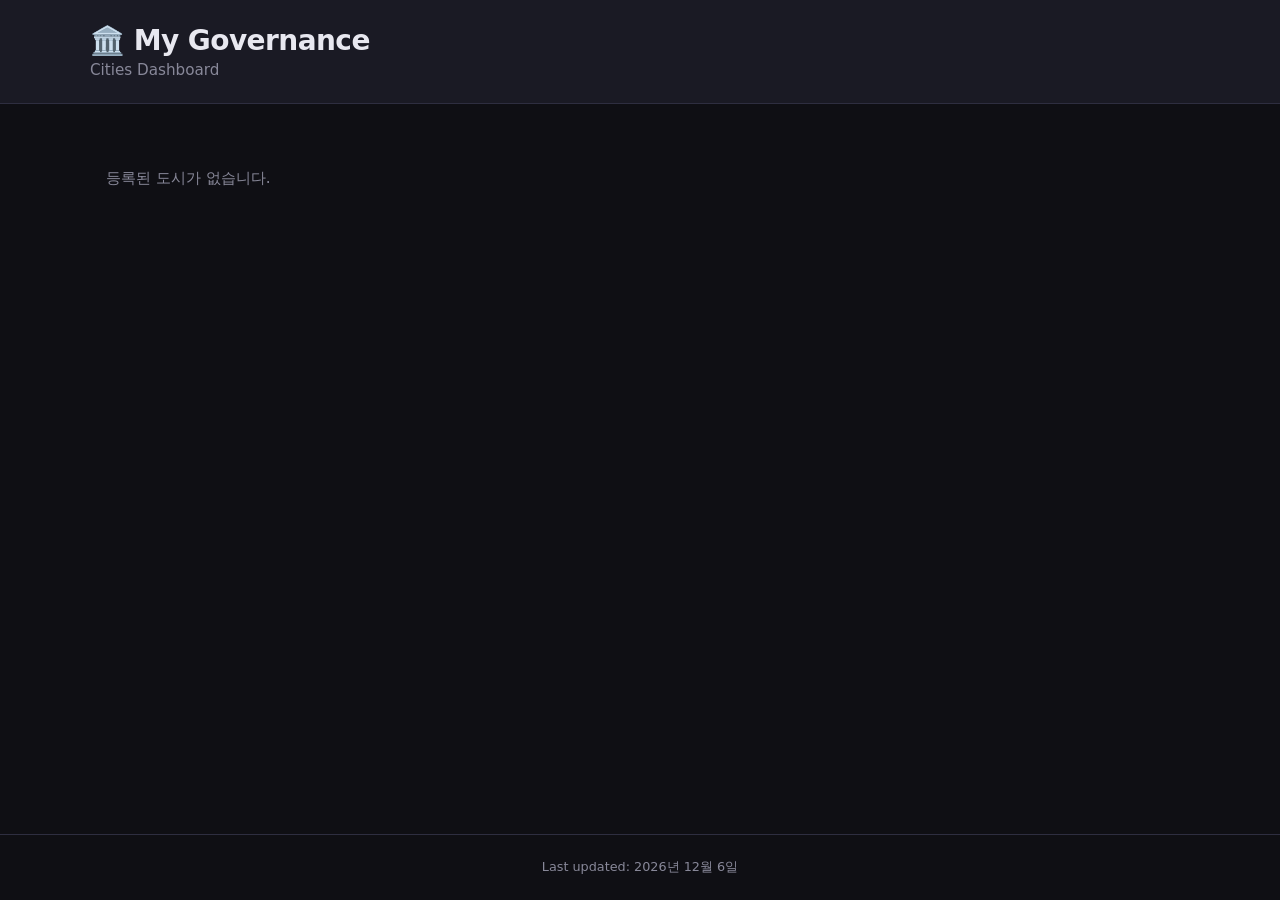
==== index.html @ 0db84633 "Initial commit: governance-dashboard v0.1" ====
<!DOCTYPE html>
<html lang="ko">
<head>
  <meta charset="UTF-8" />
  <meta name="viewport" content="width=device-width, initial-scale=1.0" />
  <title>🏛️ My Governance</title>
  <link rel="stylesheet" href="style.css" />
</head>
<body>

  <header>
    <div class="header-inner">
      <h1>🏛️ My Governance</h1>
      <p class="subtitle">Cities Dashboard</p>
    </div>
  </header>

  <main>
    <div id="cities-grid" class="cities-grid">
      <div class="loading">도시 정보를 불러오는 중…</div>
    </div>
  </main>

  <footer>
    <span id="last-updated">Last updated: —</span>
  </footer>

  <!-- 모달 -->
  <div id="modal" class="modal" role="dialog" aria-modal="true" aria-hidden="true">
    <div class="modal-backdrop" id="modal-backdrop"></div>
    <div class="modal-box">
      <button class="modal-close" id="modal-close" aria-label="닫기">✕</button>
      <div class="modal-emoji" id="modal-emoji"></div>
      <h2 class="modal-title" id="modal-title"></h2>
      <span class="badge" id="modal-badge"></span>

      <section class="modal-section">
        <h3>설명</h3>
        <p id="modal-description"></p>
      </section>

      <section class="modal-section" id="modal-usage-section">
        <h3>사용법</h3>
        <p id="modal-usage"></p>
      </section>

      <section class="modal-section">
        <h3>링크</h3>
        <ul class="modal-links" id="modal-links"></ul>
      </section>
    </div>
  </div>

  <script src="script.js"></script>
</body>
</html>
---- style.css ----
/* ── 기본 변수 ── */
:root {
  --bg:          #0f0f14;
  --surface:     #1a1a24;
  --surface2:    #22222f;
  --border:      #2e2e40;
  --text:        #e8e8f0;
  --text-muted:  #888899;
  --accent-green:  #4ade80;
  --accent-yellow: #facc15;
  --accent-gray:   #6b7280;
  --accent-blue:   #60a5fa;
  --radius:      16px;
  --shadow:      0 4px 24px rgba(0,0,0,0.4);
}

/* ── 리셋 & 기본 ── */
*, *::before, *::after { box-sizing: border-box; margin: 0; padding: 0; }

body {
  background: var(--bg);
  color: var(--text);
  font-family: system-ui, -apple-system, sans-serif;
  min-height: 100vh;
  display: flex;
  flex-direction: column;
}

/* ── 헤더 ── */
header {
  background: var(--surface);
  border-bottom: 1px solid var(--border);
  padding: 1.5rem 1rem;
}
.header-inner {
  max-width: 1100px;
  margin: 0 auto;
}
header h1 {
  font-size: 1.75rem;
  font-weight: 700;
  letter-spacing: -0.02em;
}
.subtitle {
  color: var(--text-muted);
  font-size: 0.95rem;
  margin-top: 0.25rem;
}

/* ── 메인 ── */
main {
  flex: 1;
  padding: 2rem 1rem;
  max-width: 1100px;
  width: 100%;
  margin: 0 auto;
}

/* ── 카드 그리드 ── */
.cities-grid {
  display: grid;
  grid-template-columns: repeat(3, 1fr);
  gap: 1.25rem;
}
@media (max-width: 900px) {
  .cities-grid { grid-template-columns: repeat(2, 1fr); }
}
@media (max-width: 560px) {
  .cities-grid { grid-template-columns: 1fr; }
}

.loading {
  color: var(--text-muted);
  font-size: 0.95rem;
  padding: 2rem 0;
}

/* ── 카드 ── */
.card {
  background: var(--surface);
  border: 1px solid var(--border);
  border-radius: var(--radius);
  padding: 1.5rem 1.25rem 1.25rem;
  cursor: pointer;
  position: relative;
  overflow: hidden;
  box-shadow: var(--shadow);
  transition: transform 0.2s ease, box-shadow 0.2s ease, border-color 0.2s ease;
  display: flex;
  flex-direction: column;
  gap: 0.5rem;
}
.card::before {
  content: '';
  position: absolute;
  left: 0; top: 0; bottom: 0;
  width: 4px;
  border-radius: var(--radius) 0 0 var(--radius);
}
.card[data-status="운영중"]::before  { background: var(--accent-green); }
.card[data-status="개발중"]::before  { background: var(--accent-yellow); }
.card[data-status="방치"]::before    { background: var(--accent-gray); }
.card[data-status="폐쇄"]::before    { background: var(--accent-gray); opacity: 0.4; }

.card:hover {
  transform: translateY(-4px);
  box-shadow: 0 8px 32px rgba(0,0,0,0.5);
  border-color: #44445a;
}
.card:active { transform: translateY(-2px); }

.card-emoji {
  font-size: 48px;
  line-height: 1;
  margin-bottom: 0.25rem;
}
.card-name {
  font-size: 1.2rem;
  font-weight: 600;
  letter-spacing: -0.01em;
}
.card-desc {
  color: var(--text-muted);
  font-size: 0.88rem;
  line-height: 1.5;
  flex: 1;
}

/* ── 상태 뱃지 ── */
.badge {
  display: inline-block;
  padding: 0.2rem 0.65rem;
  border-radius: 999px;
  font-size: 0.75rem;
  font-weight: 600;
  letter-spacing: 0.01em;
  width: fit-content;
  margin-top: 0.25rem;
}
.badge-운영중 { background: rgba(74,222,128,0.15); color: var(--accent-green); }
.badge-개발중 { background: rgba(250,204,21,0.15);  color: var(--accent-yellow); }
.badge-방치   { background: rgba(107,114,128,0.15); color: var(--accent-gray); }
.badge-폐쇄   { background: rgba(107,114,128,0.1);  color: var(--accent-gray); opacity: 0.6; }

/* ── 푸터 ── */
footer {
  text-align: center;
  color: var(--text-muted);
  font-size: 0.8rem;
  padding: 1.5rem 1rem;
  border-top: 1px solid var(--border);
}

/* ── 모달 ── */
.modal {
  position: fixed;
  inset: 0;
  z-index: 100;
  display: flex;
  align-items: center;
  justify-content: center;
  padding: 1rem;
  pointer-events: none;
  opacity: 0;
  transition: opacity 0.2s ease;
}
.modal.open {
  pointer-events: all;
  opacity: 1;
}
.modal-backdrop {
  position: absolute;
  inset: 0;
  background: rgba(0,0,0,0.65);
  backdrop-filter: blur(4px);
}
.modal-box {
  position: relative;
  background: var(--surface2);
  border: 1px solid var(--border);
  border-radius: var(--radius);
  padding: 2rem;
  width: 100%;
  max-width: 520px;
  max-height: 85vh;
  overflow-y: auto;
  box-shadow: 0 16px 64px rgba(0,0,0,0.6);
  transform: translateY(12px);
  transition: transform 0.2s ease;
}
.modal.open .modal-box {
  transform: translateY(0);
}
.modal-close {
  position: absolute;
  top: 1rem; right: 1rem;
  background: var(--border);
  border: none;
  color: var(--text-muted);
  width: 32px; height: 32px;
  border-radius: 50%;
  font-size: 0.9rem;
  cursor: pointer;
  display: flex; align-items: center; justify-content: center;
  transition: background 0.15s, color 0.15s;
}
.modal-close:hover { background: #3a3a50; color: var(--text); }
.modal-emoji { font-size: 52px; line-height: 1; margin-bottom: 0.5rem; }
.modal-title {
  font-size: 1.4rem;
  font-weight: 700;
  margin-bottom: 0.4rem;
}
.modal-section {
  margin-top: 1.25rem;
}
.modal-section h3 {
  font-size: 0.8rem;
  text-transform: uppercase;
  letter-spacing: 0.08em;
  color: var(--text-muted);
  margin-bottom: 0.4rem;
}
.modal-section p {
  font-size: 0.95rem;
  line-height: 1.65;
  color: var(--text);
}
.modal-links {
  list-style: none;
  display: flex;
  flex-direction: column;
  gap: 0.4rem;
}
.modal-links a {
  color: var(--accent-blue);
  text-decoration: none;
  font-size: 0.9rem;
  word-break: break-all;
}
.modal-links a:hover { text-decoration: underline; }
.modal-links .link-label {
  color: var(--text-muted);
  font-size: 0.8rem;
  margin-right: 0.4rem;
}

/* ── 스크롤바 ── */
::-webkit-scrollbar { width: 6px; }
::-webkit-scrollbar-track { background: transparent; }
::-webkit-scrollbar-thumb { background: var(--border); border-radius: 3px; }
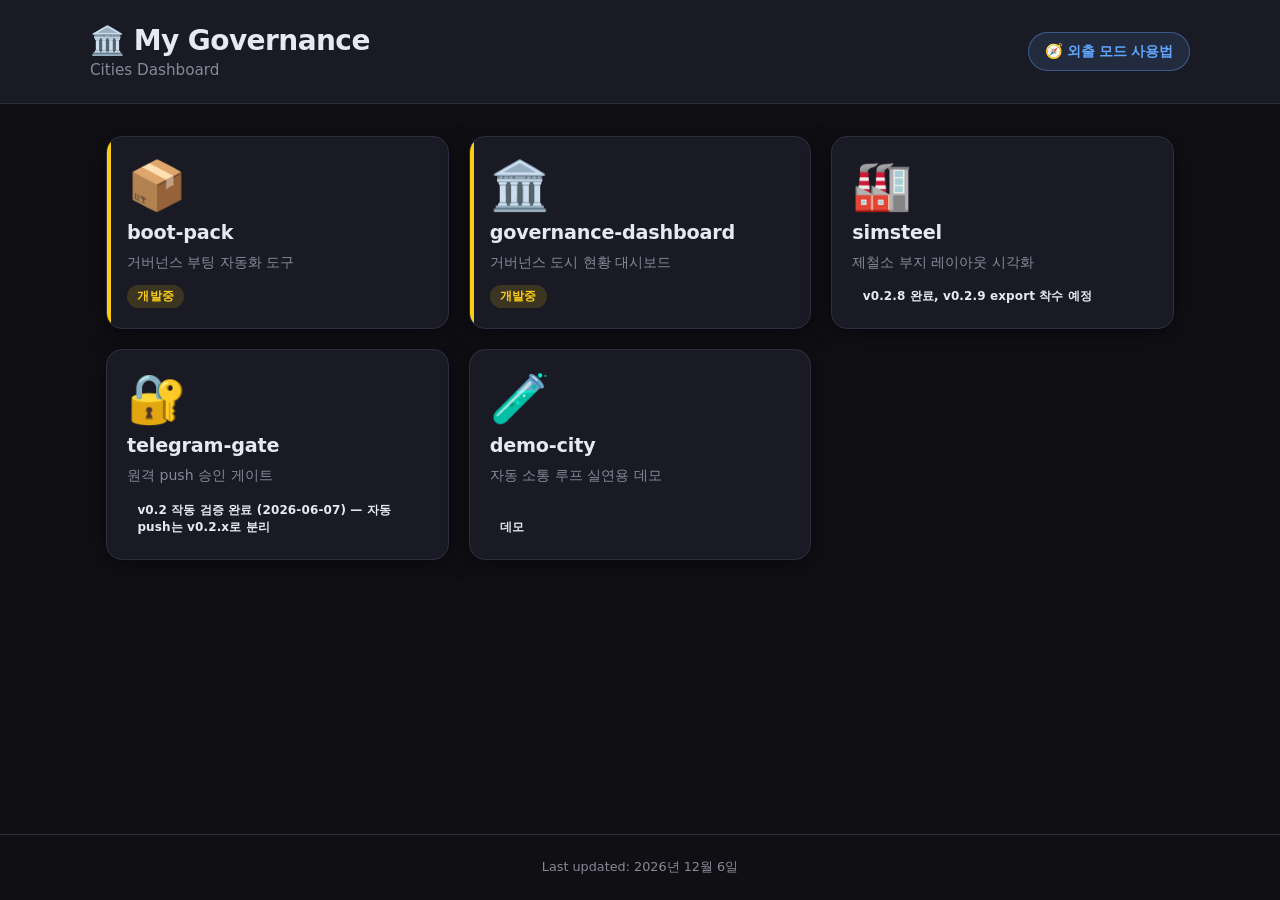
==== commit 7986b5c6: "대시보드에 외출 모드 사용 가이드 추가 - 헤더에 '외출 모드 사용법' 버튼 + 가이드 모달 추가 - 보좌관↔시장 자동 협의 + 텔레그램 결재 흐름 단계별 안내 - 구성요소/최초준" ====
--- a/index.html
+++ b/index.html
@@ -10,8 +10,11 @@
 
   <header>
     <div class="header-inner">
-      <h1>🏛️ My Governance</h1>
-      <p class="subtitle">Cities Dashboard</p>
+      <div class="header-text">
+        <h1>🏛️ My Governance</h1>
+        <p class="subtitle">Cities Dashboard</p>
+      </div>
+      <button id="guide-btn" class="guide-btn" type="button">🧭 외출 모드 사용법</button>
     </div>
   </header>
 
@@ -51,6 +54,109 @@
     </div>
   </div>
 
+  <!-- 외출 모드 사용 가이드 모달 -->
+  <div id="guide-modal" class="modal" role="dialog" aria-modal="true" aria-hidden="true">
+    <div class="modal-backdrop" id="guide-backdrop"></div>
+    <div class="modal-box guide-box">
+      <button class="modal-close" id="guide-close" aria-label="닫기">✕</button>
+      <div class="modal-emoji">🧭</div>
+      <h2 class="modal-title">외출 모드 — 원격 자동 협의 + 텔레그램 결재</h2>
+      <p class="guide-lead">
+        외출 중 <b>보좌관(Opus)</b>과 <b>시장(Sonnet)</b>이 메일박스 파일로 자동 협의하고,
+        핵심 결정(git push)은 핸드폰 텔레그램으로 ✅/❌ 결재하는 흐름.
+      </p>
+
+      <section class="modal-section">
+        <h3>구성 요소</h3>
+        <ul class="guide-list">
+          <li><b>보좌관</b> = <code>assistant-workspace/</code> — 판단·패치 작성</li>
+          <li><b>시장</b> = <code>governance/</code> — 실제 집행</li>
+          <li><b>메일박스</b> = <code>governance/active/outbox-to-mayor.md</code> (보좌관→시장),
+              <code>inbox-from-mayor.md</code> (시장→보좌관)</li>
+          <li><b>오케스트레이터</b> = <code>orchestrator/orchestrator.py</code> — 두 파일을 10초마다 감시, 변경되면 상대편을 자동으로 깨움</li>
+          <li><b>게이트</b> = <code>telegram-gate/gate.py</code> — <code>push-pending.md</code> 감시 → 텔레그램 ✅/❌ → 승인 시 자동 <code>git push</code></li>
+        </ul>
+      </section>
+
+      <section class="modal-section">
+        <h3>최초 1회 준비</h3>
+        <pre class="guide-code">cd ~/Desktop/project/telegram-gate
+pip install -r requirements.txt
+# .env 확인 (봇 토큰·chat_id·GOVERNANCE_PATH 이미 설정됨)</pre>
+      </section>
+
+      <section class="modal-section">
+        <h3>외출 전 실행 순서</h3>
+
+        <div class="guide-step">
+          <span class="step-num">1</span>
+          <div class="step-body">
+            <b>첫 지시 적기</b> — <code>governance/active/outbox-to-mayor.md</code>에 시장에게 줄 첫 지시를 기록.
+            <span class="step-note">이 파일에 내용이 있어야 루프가 시작됨.</span>
+          </div>
+        </div>
+
+        <div class="guide-step">
+          <span class="step-num">2</span>
+          <div class="step-body">
+            <b>터미널 A — 게이트(결재 창구) 켜기</b>
+            <pre class="guide-code">cd ~/Desktop/project/telegram-gate
+python3 gate.py</pre>
+          </div>
+        </div>
+
+        <div class="guide-step">
+          <span class="step-num">3</span>
+          <div class="step-body">
+            <b>터미널 B — 오케스트레이터(자동 협의 루프) 켜기</b>
+            <pre class="guide-code">cd ~/Desktop/project/orchestrator
+python3 orchestrator.py</pre>
+          </div>
+        </div>
+
+        <div class="guide-step">
+          <span class="step-num">4</span>
+          <div class="step-body">
+            <b>외출</b> — 보좌관↔시장이 outbox/inbox를 주고받으며 자동 협의.
+            push가 필요한 지점에서 시장이 <code>push-pending.md</code>에 신호를 남김.
+          </div>
+        </div>
+
+        <div class="guide-step">
+          <span class="step-num">5</span>
+          <div class="step-body">
+            <b>핸드폰 결재</b> — 텔레그램에 “📤 push 승인 요청” + 요약 + ✅승인/❌거부 도착.
+            ✅ 누르면 게이트가 본인 ID 검증 후 자동 <code>git push</code> →
+            “✅ 승인 + push 완료” 회신.
+          </div>
+        </div>
+
+        <div class="guide-step">
+          <span class="step-num">6</span>
+          <div class="step-body">
+            <b>정지</b>
+            <pre class="guide-code">touch ~/Desktop/project/STOP   # 즉시 정지 (또는 각 터미널 Ctrl+C)</pre>
+          </div>
+        </div>
+      </section>
+
+      <section class="modal-section">
+        <h3>안전장치</h3>
+        <ul class="guide-list">
+          <li><code>STOP</code> 파일 감지 시 즉시 정지.</li>
+          <li>push 없이 20사이클 돌면 자동 정지(사람 확인 필요).</li>
+          <li>보좌관이 할 일 없으면 outbox에 “대기”만 적어 정상 종료.</li>
+          <li>깨우기 간 최소 20초 간격, 호출당 최대 10분 타임아웃.</li>
+          <li>게이트: 본인 텔레그램 ID 검증, 동일 신호 재알림 방지(SHA), 커밋 해시 앞 7자만 노출.</li>
+        </ul>
+      </section>
+
+      <p class="guide-tldr">
+        요약: <b>게이트 켜기 → outbox에 첫 지시 → 오케스트레이터 켜기 → 외출 → 핸드폰 ✅/❌</b>
+      </p>
+    </div>
+  </div>
+
   <script src="script.js"></script>
 </body>
 </html>
--- a/style.css
+++ b/style.css
@@ -35,7 +35,32 @@
 .header-inner {
   max-width: 1100px;
   margin: 0 auto;
-}
+  display: flex;
+  align-items: center;
+  justify-content: space-between;
+  gap: 1rem;
+  flex-wrap: wrap;
+}
+
+/* ── 가이드 버튼 ── */
+.guide-btn {
+  background: rgba(96,165,250,0.12);
+  border: 1px solid rgba(96,165,250,0.4);
+  color: var(--accent-blue);
+  font-size: 0.9rem;
+  font-weight: 600;
+  padding: 0.55rem 1rem;
+  border-radius: 999px;
+  cursor: pointer;
+  white-space: nowrap;
+  transition: background 0.15s, border-color 0.15s, transform 0.15s;
+}
+.guide-btn:hover {
+  background: rgba(96,165,250,0.22);
+  border-color: var(--accent-blue);
+  transform: translateY(-1px);
+}
+.guide-btn:active { transform: translateY(0); }
 header h1 {
   font-size: 1.75rem;
   font-weight: 700;
@@ -245,6 +270,98 @@
   margin-right: 0.4rem;
 }
 
+/* ── 가이드 모달 콘텐츠 ── */
+.guide-box { max-width: 600px; }
+.guide-lead {
+  font-size: 0.95rem;
+  line-height: 1.65;
+  color: var(--text);
+  margin-top: 0.4rem;
+}
+.guide-list {
+  list-style: none;
+  display: flex;
+  flex-direction: column;
+  gap: 0.5rem;
+}
+.guide-list li {
+  font-size: 0.9rem;
+  line-height: 1.55;
+  padding-left: 1rem;
+  position: relative;
+  color: var(--text);
+}
+.guide-list li::before {
+  content: '·';
+  position: absolute;
+  left: 0;
+  color: var(--accent-blue);
+  font-weight: 700;
+}
+.guide-code {
+  background: var(--bg);
+  border: 1px solid var(--border);
+  border-radius: 8px;
+  padding: 0.75rem 0.9rem;
+  font-family: ui-monospace, SFMono-Regular, Menlo, monospace;
+  font-size: 0.82rem;
+  line-height: 1.55;
+  color: var(--accent-green);
+  white-space: pre-wrap;
+  word-break: break-word;
+  margin-top: 0.5rem;
+  overflow-x: auto;
+}
+.guide-step {
+  display: flex;
+  gap: 0.75rem;
+  margin-top: 1rem;
+}
+.step-num {
+  flex: 0 0 auto;
+  width: 26px;
+  height: 26px;
+  border-radius: 50%;
+  background: rgba(96,165,250,0.15);
+  color: var(--accent-blue);
+  font-size: 0.85rem;
+  font-weight: 700;
+  display: flex;
+  align-items: center;
+  justify-content: center;
+  margin-top: 0.1rem;
+}
+.step-body {
+  font-size: 0.9rem;
+  line-height: 1.6;
+  color: var(--text);
+}
+.step-note {
+  display: block;
+  color: var(--text-muted);
+  font-size: 0.82rem;
+  margin-top: 0.15rem;
+}
+.guide-tldr {
+  margin-top: 1.5rem;
+  padding: 0.85rem 1rem;
+  background: rgba(74,222,128,0.1);
+  border: 1px solid rgba(74,222,128,0.3);
+  border-radius: 10px;
+  font-size: 0.9rem;
+  line-height: 1.6;
+  color: var(--text);
+}
+code {
+  background: var(--bg);
+  border: 1px solid var(--border);
+  border-radius: 5px;
+  padding: 0.05rem 0.35rem;
+  font-family: ui-monospace, SFMono-Regular, Menlo, monospace;
+  font-size: 0.85em;
+  color: var(--accent-yellow);
+}
+
 /* ── 스크롤바 ── */
 ::-webkit-scrollbar { width: 6px; }
 ::-webkit-scrollbar-track { background: transparent; }
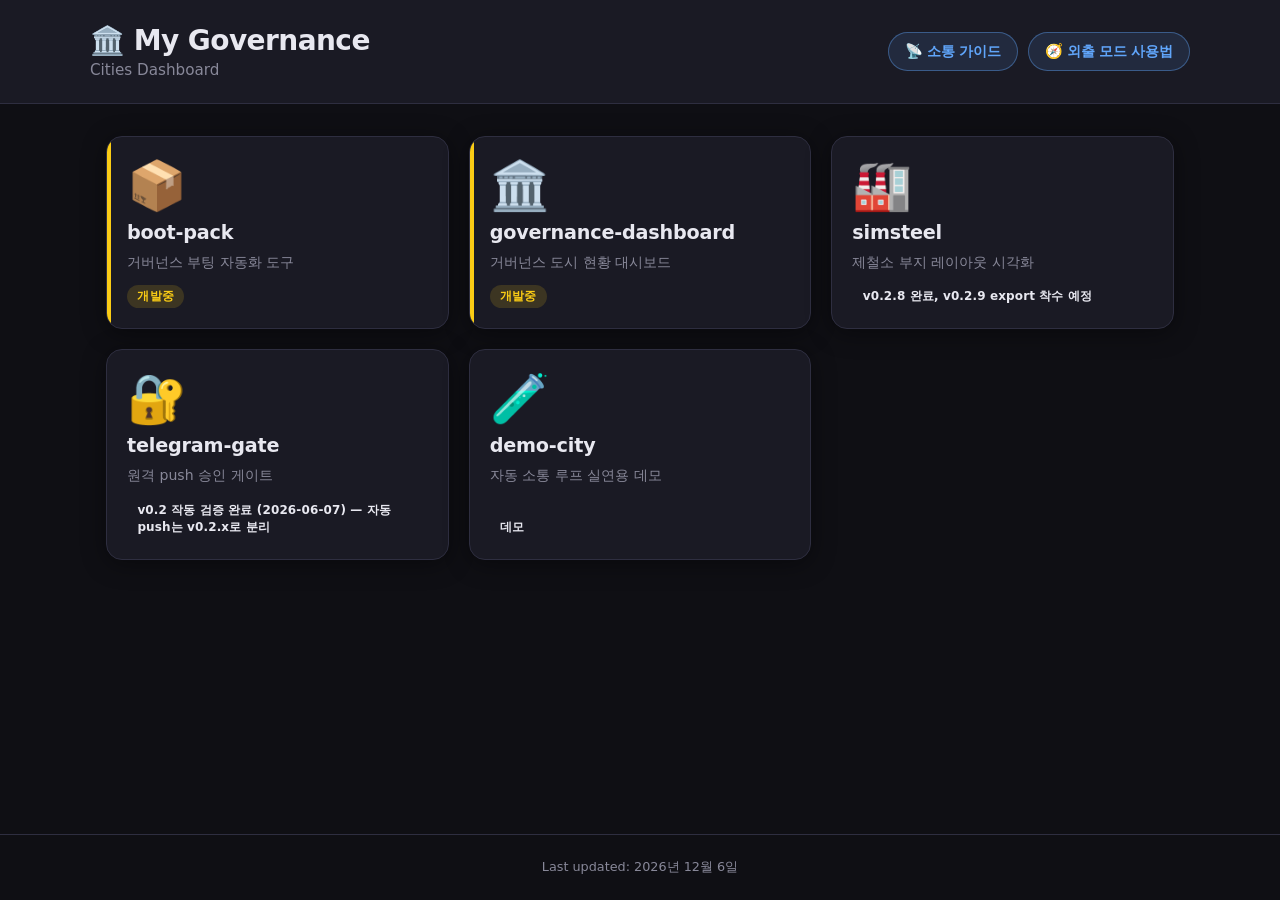
==== commit 9931eaff: "소통 가이드 페이지 추가: communication-guide.md fetch+렌더 (지시 #2026-06-20-D)" ====
--- a/index.html
+++ b/index.html
@@ -14,7 +14,10 @@
         <h1>🏛️ My Governance</h1>
         <p class="subtitle">Cities Dashboard</p>
       </div>
-      <button id="guide-btn" class="guide-btn" type="button">🧭 외출 모드 사용법</button>
+      <div class="header-actions">
+        <button id="comm-btn" class="guide-btn" type="button">📡 소통 가이드</button>
+        <button id="guide-btn" class="guide-btn" type="button">🧭 외출 모드 사용법</button>
+      </div>
     </div>
   </header>
 
@@ -157,6 +160,17 @@
     </div>
   </div>
 
+  <!-- 소통 가이드 모달 (원본: ../governance/briefing/communication-guide.md, scripts/sync-guide.sh로 동기화) -->
+  <div id="comm-modal" class="modal" role="dialog" aria-modal="true" aria-hidden="true">
+    <div class="modal-backdrop" id="comm-backdrop"></div>
+    <div class="modal-box guide-box comm-box">
+      <button class="modal-close" id="comm-close" aria-label="닫기">✕</button>
+      <div class="markdown-body" id="comm-content">
+        <p class="loading">소통 가이드를 불러오는 중…</p>
+      </div>
+    </div>
+  </div>
+
   <script src="script.js"></script>
 </body>
 </html>
--- a/style.css
+++ b/style.css
@@ -42,6 +42,13 @@
   flex-wrap: wrap;
 }
 
+/* ── 헤더 액션 버튼들 ── */
+.header-actions {
+  display: flex;
+  gap: 0.6rem;
+  flex-wrap: wrap;
+}
+
 /* ── 가이드 버튼 ── */
 .guide-btn {
   background: rgba(96,165,250,0.12);
@@ -362,6 +369,97 @@
   color: var(--accent-yellow);
 }
 
+/* ── 소통 가이드: 렌더된 마크다운 ── */
+.comm-box { max-width: 820px; }
+.markdown-body {
+  font-size: 0.92rem;
+  line-height: 1.7;
+  color: var(--text);
+}
+.markdown-body h1 {
+  font-size: 1.5rem;
+  font-weight: 700;
+  letter-spacing: -0.01em;
+  margin: 0 2rem 0.5rem 0;
+}
+.markdown-body h2 {
+  font-size: 1.2rem;
+  font-weight: 700;
+  margin-top: 1.8rem;
+  margin-bottom: 0.6rem;
+  padding-bottom: 0.3rem;
+  border-bottom: 1px solid var(--border);
+}
+.markdown-body h3 {
+  font-size: 1.02rem;
+  font-weight: 600;
+  margin-top: 1.3rem;
+  margin-bottom: 0.4rem;
+}
+.markdown-body p { margin: 0.7rem 0; }
+.markdown-body ul, .markdown-body ol {
+  margin: 0.6rem 0;
+  padding-left: 1.4rem;
+}
+.markdown-body li { margin: 0.3rem 0; }
+.markdown-body hr {
+  border: none;
+  border-top: 1px solid var(--border);
+  margin: 1.4rem 0;
+}
+.markdown-body a {
+  color: var(--accent-blue);
+  text-decoration: none;
+  word-break: break-word;
+}
+.markdown-body a:hover { text-decoration: underline; }
+.markdown-body strong { color: #fff; font-weight: 700; }
+.markdown-body blockquote {
+  margin: 0.9rem 0;
+  padding: 0.6rem 1rem;
+  border-left: 3px solid var(--accent-blue);
+  background: rgba(96,165,250,0.08);
+  border-radius: 0 8px 8px 0;
+  color: var(--text);
+}
+.markdown-body pre {
+  background: var(--bg);
+  border: 1px solid var(--border);
+  border-radius: 8px;
+  padding: 0.85rem 1rem;
+  margin: 0.9rem 0;
+  overflow-x: auto;
+}
+.markdown-body pre code {
+  background: none;
+  border: none;
+  padding: 0;
+  color: var(--accent-green);
+  font-size: 0.8rem;
+  line-height: 1.5;
+  white-space: pre;
+}
+.markdown-body table {
+  border-collapse: collapse;
+  width: 100%;
+  margin: 1rem 0;
+  font-size: 0.86rem;
+  display: block;
+  overflow-x: auto;
+}
+.markdown-body th, .markdown-body td {
+  border: 1px solid var(--border);
+  padding: 0.5rem 0.7rem;
+  text-align: left;
+  vertical-align: top;
+}
+.markdown-body th {
+  background: var(--surface);
+  font-weight: 600;
+  white-space: nowrap;
+}
+.markdown-body tbody tr:nth-child(even) { background: rgba(255,255,255,0.02); }
+
 /* ── 스크롤바 ── */
 ::-webkit-scrollbar { width: 6px; }
 ::-webkit-scrollbar-track { background: transparent; }
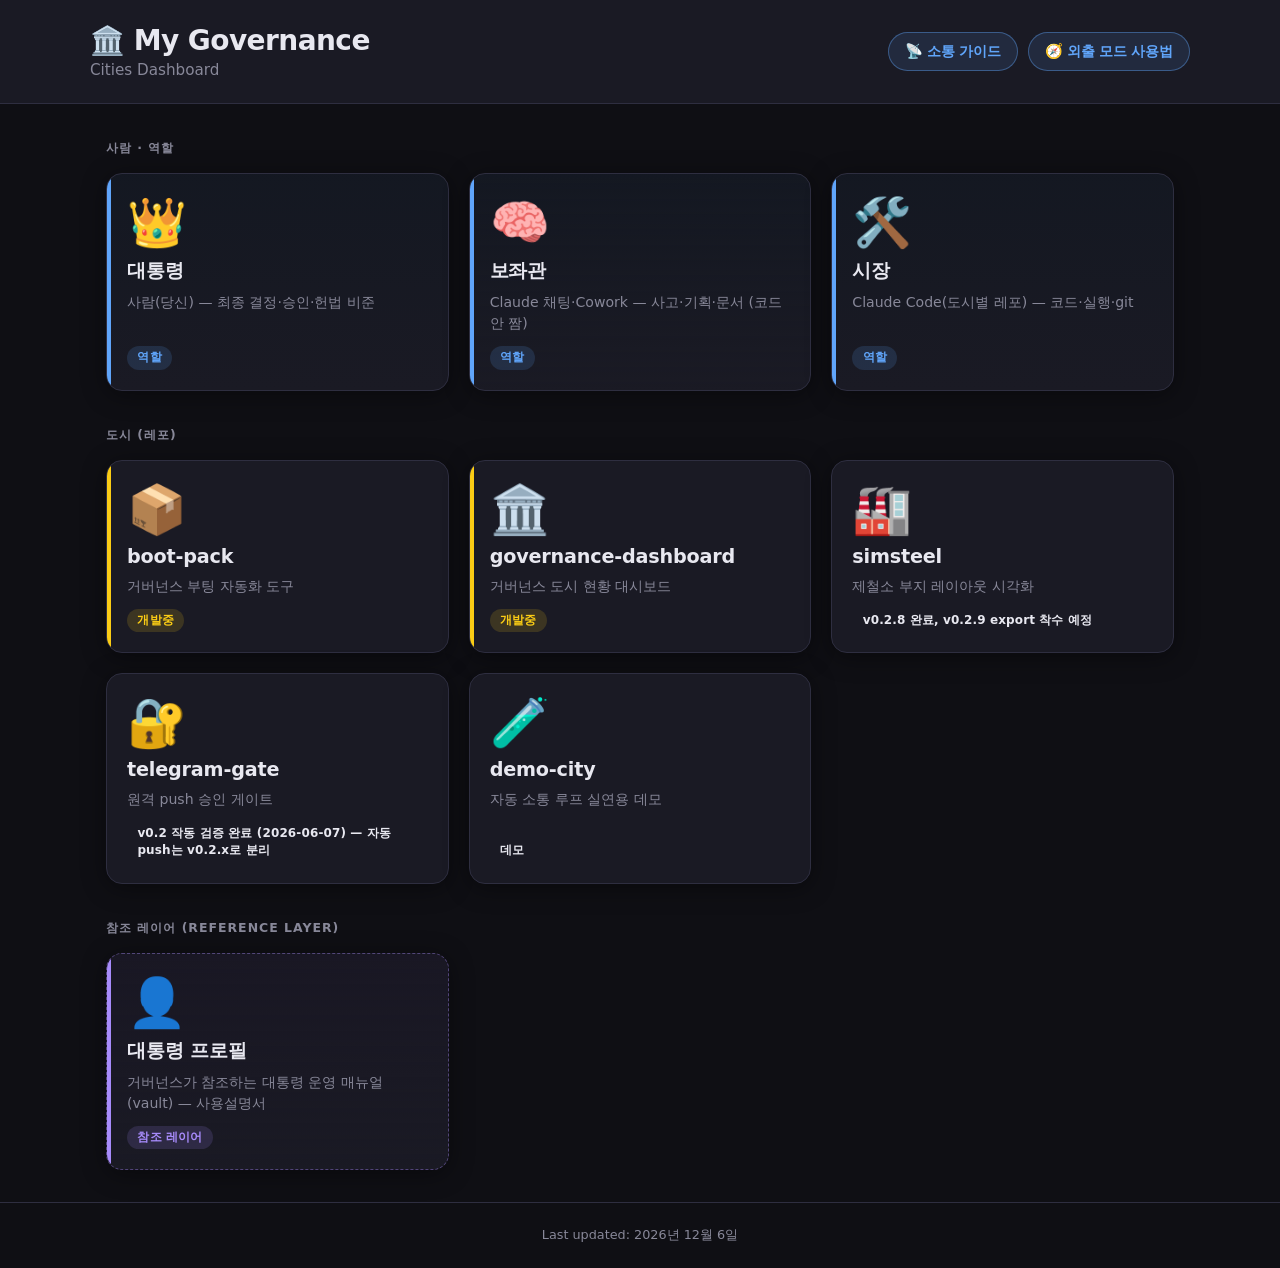
==== commit 36f1bc87: "governance-dashboard: #F president vault 참조레이어 카드 + 사용설명서 페이지(president-vault-guide 렌더, #D 패턴 재사용) +" ====
--- a/index.html
+++ b/index.html
@@ -171,6 +171,18 @@
     </div>
   </div>
 
+  <!-- 참조 레이어: 대통령 vault 사용설명서 모달
+       (원본: ../governance/briefing/president-vault-guide.md, scripts/sync-president-guide.sh로 동기화 — #F, #D 패턴 재사용) -->
+  <div id="refguide-modal" class="modal" role="dialog" aria-modal="true" aria-hidden="true">
+    <div class="modal-backdrop" id="refguide-backdrop"></div>
+    <div class="modal-box guide-box comm-box">
+      <button class="modal-close" id="refguide-close" aria-label="닫기">✕</button>
+      <div class="markdown-body" id="refguide-content">
+        <p class="loading">사용설명서를 불러오는 중…</p>
+      </div>
+    </div>
+  </div>
+
   <script src="script.js"></script>
 </body>
 </html>
--- a/style.css
+++ b/style.css
@@ -10,6 +10,7 @@
   --accent-yellow: #facc15;
   --accent-gray:   #6b7280;
   --accent-blue:   #60a5fa;
+  --accent-violet: #a78bfa;
   --radius:      16px;
   --shadow:      0 4px 24px rgba(0,0,0,0.4);
 }
@@ -107,6 +108,18 @@
   padding: 2rem 0;
 }
 
+/* ── 구획 제목 (그리드 전체 폭) ── */
+.grid-label {
+  grid-column: 1 / -1;
+  font-size: 0.78rem;
+  font-weight: 700;
+  text-transform: uppercase;
+  letter-spacing: 0.08em;
+  color: var(--text-muted);
+  margin: 0.25rem 0 -0.25rem;
+}
+.grid-label:not(:first-child) { margin-top: 1rem; }
+
 /* ── 카드 ── */
 .card {
   background: var(--surface);
@@ -133,6 +146,17 @@
 .card[data-status="개발중"]::before  { background: var(--accent-yellow); }
 .card[data-status="방치"]::before    { background: var(--accent-gray); }
 .card[data-status="폐쇄"]::before    { background: var(--accent-gray); opacity: 0.4; }
+.card-role::before { background: var(--accent-blue); }
+.card-role {
+  background: linear-gradient(180deg, rgba(96,165,250,0.06), var(--surface));
+}
+/* 참조 레이어 카드 — 도시와 시각적으로 구분(보라 계열 + 점선 테두리) */
+.card-ref::before { background: var(--accent-violet); }
+.card-ref {
+  background: linear-gradient(180deg, rgba(167,139,250,0.07), var(--surface));
+  border-style: dashed;
+  border-color: rgba(167,139,250,0.4);
+}
 
 .card:hover {
   transform: translateY(-4px);
@@ -173,6 +197,8 @@
 .badge-개발중 { background: rgba(250,204,21,0.15);  color: var(--accent-yellow); }
 .badge-방치   { background: rgba(107,114,128,0.15); color: var(--accent-gray); }
 .badge-폐쇄   { background: rgba(107,114,128,0.1);  color: var(--accent-gray); opacity: 0.6; }
+.badge-role  { background: rgba(96,165,250,0.15); color: var(--accent-blue); }
+.badge-ref   { background: rgba(167,139,250,0.15); color: var(--accent-violet); }
 
 /* ── 푸터 ── */
 footer {
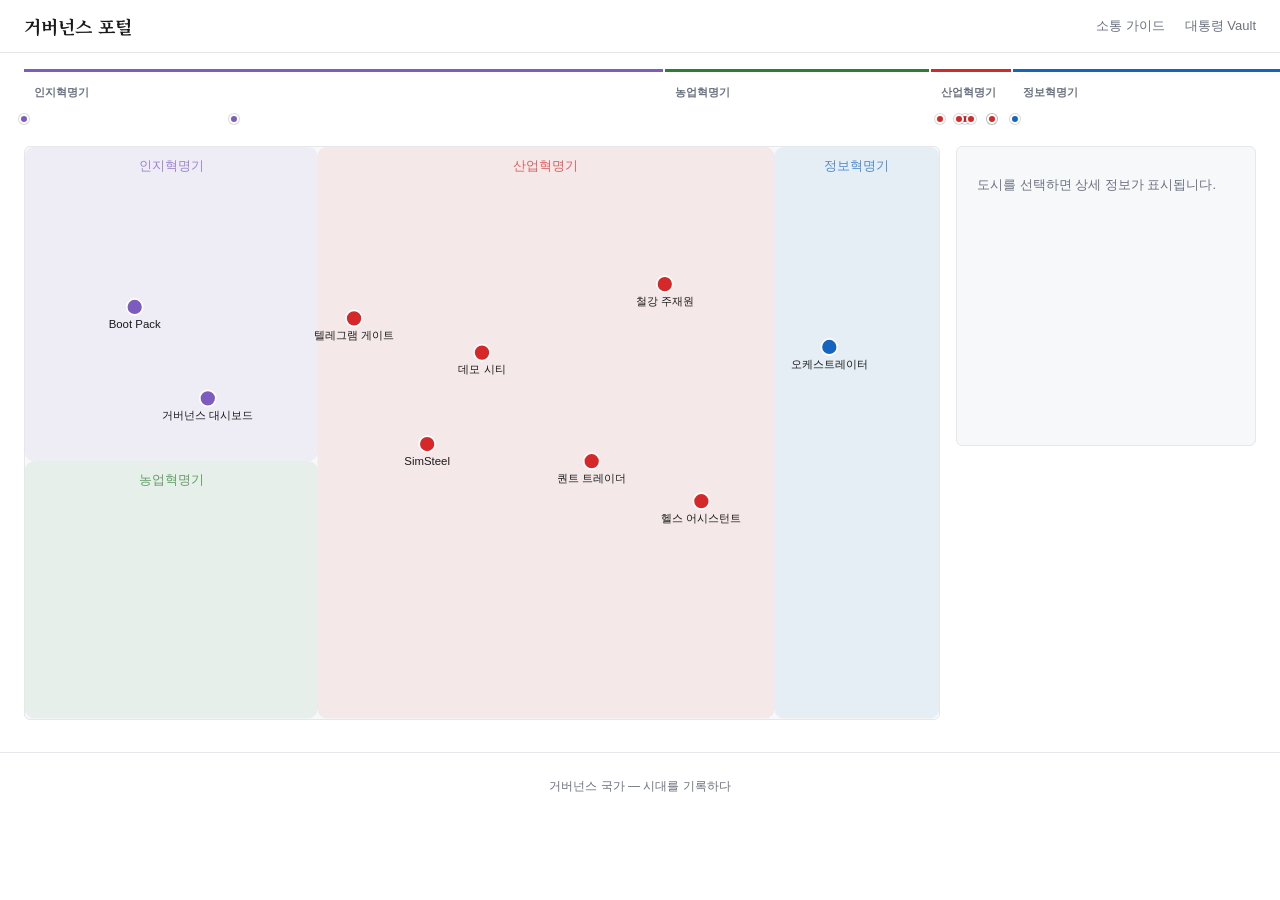
==== commit c12028da: "거버넌스 포털 v0.2 — 문명사 포털 Phase 1 (지시 #2026-06-29-P) - style.css: 라이트테마 전면 교체 (steel-attache 토큰, 시대별 색상)" ====
--- a/index.html
+++ b/index.html
@@ -1,188 +1,42 @@
 <!DOCTYPE html>
 <html lang="ko">
 <head>
-  <meta charset="UTF-8" />
-  <meta name="viewport" content="width=device-width, initial-scale=1.0" />
-  <title>🏛️ My Governance</title>
-  <link rel="stylesheet" href="style.css" />
+  <meta charset="UTF-8">
+  <meta name="viewport" content="width=device-width, initial-scale=1.0">
+  <title>거버넌스 포털 — 문명사</title>
+  <link rel="stylesheet" href="style.css">
+  <link href="https://fonts.googleapis.com/css2?family=Noto+Serif+KR:wght@400;700&display=swap" rel="stylesheet">
 </head>
 <body>
-
-  <header>
+  <header class="site-header">
     <div class="header-inner">
-      <div class="header-text">
-        <h1>🏛️ My Governance</h1>
-        <p class="subtitle">Cities Dashboard</p>
-      </div>
-      <div class="header-actions">
-        <button id="comm-btn" class="guide-btn" type="button">📡 소통 가이드</button>
-        <button id="guide-btn" class="guide-btn" type="button">🧭 외출 모드 사용법</button>
-      </div>
+      <span class="site-title">거버넌스 포털</span>
+      <nav>
+        <a href="guide.html">소통 가이드</a>
+        <a href="president-guide.html">대통령 Vault</a>
+      </nav>
     </div>
   </header>
 
-  <main>
-    <div id="cities-grid" class="cities-grid">
-      <div class="loading">도시 정보를 불러오는 중…</div>
-    </div>
+  <nav class="era-timeline" id="timeline" aria-label="시대 타임라인"></nav>
+
+  <main class="portal-layout">
+    <section class="map-area" aria-label="문명 지도">
+      <svg id="map" width="100%" viewBox="0 0 800 500" xmlns="http://www.w3.org/2000/svg"></svg>
+    </section>
+    <aside class="info-panel" id="panel" aria-label="도시 정보"></aside>
   </main>
 
-  <footer>
-    <span id="last-updated">Last updated: —</span>
+  <section class="mobile-cards" id="cards" aria-label="도시 목록"></section>
+
+  <footer class="site-footer">
+    <p>거버넌스 국가 — 시대를 기록하다</p>
   </footer>
 
-  <!-- 모달 -->
-  <div id="modal" class="modal" role="dialog" aria-modal="true" aria-hidden="true">
-    <div class="modal-backdrop" id="modal-backdrop"></div>
-    <div class="modal-box">
-      <button class="modal-close" id="modal-close" aria-label="닫기">✕</button>
-      <div class="modal-emoji" id="modal-emoji"></div>
-      <h2 class="modal-title" id="modal-title"></h2>
-      <span class="badge" id="modal-badge"></span>
-
-      <section class="modal-section">
-        <h3>설명</h3>
-        <p id="modal-description"></p>
-      </section>
-
-      <section class="modal-section" id="modal-usage-section">
-        <h3>사용법</h3>
-        <p id="modal-usage"></p>
-      </section>
-
-      <section class="modal-section">
-        <h3>링크</h3>
-        <ul class="modal-links" id="modal-links"></ul>
-      </section>
-    </div>
-  </div>
-
-  <!-- 외출 모드 사용 가이드 모달 -->
-  <div id="guide-modal" class="modal" role="dialog" aria-modal="true" aria-hidden="true">
-    <div class="modal-backdrop" id="guide-backdrop"></div>
-    <div class="modal-box guide-box">
-      <button class="modal-close" id="guide-close" aria-label="닫기">✕</button>
-      <div class="modal-emoji">🧭</div>
-      <h2 class="modal-title">외출 모드 — 원격 자동 협의 + 텔레그램 결재</h2>
-      <p class="guide-lead">
-        외출 중 <b>보좌관(Opus)</b>과 <b>시장(Sonnet)</b>이 메일박스 파일로 자동 협의하고,
-        핵심 결정(git push)은 핸드폰 텔레그램으로 ✅/❌ 결재하는 흐름.
-      </p>
-
-      <section class="modal-section">
-        <h3>구성 요소</h3>
-        <ul class="guide-list">
-          <li><b>보좌관</b> = <code>assistant-workspace/</code> — 판단·패치 작성</li>
-          <li><b>시장</b> = <code>governance/</code> — 실제 집행</li>
-          <li><b>메일박스</b> = <code>governance/active/outbox-to-mayor.md</code> (보좌관→시장),
-              <code>inbox-from-mayor.md</code> (시장→보좌관)</li>
-          <li><b>오케스트레이터</b> = <code>orchestrator/orchestrator.py</code> — 두 파일을 10초마다 감시, 변경되면 상대편을 자동으로 깨움</li>
-          <li><b>게이트</b> = <code>telegram-gate/gate.py</code> — <code>push-pending.md</code> 감시 → 텔레그램 ✅/❌ → 승인 시 자동 <code>git push</code></li>
-        </ul>
-      </section>
-
-      <section class="modal-section">
-        <h3>최초 1회 준비</h3>
-        <pre class="guide-code">cd ~/Desktop/project/telegram-gate
-pip install -r requirements.txt
-# .env 확인 (봇 토큰·chat_id·GOVERNANCE_PATH 이미 설정됨)</pre>
-      </section>
-
-      <section class="modal-section">
-        <h3>외출 전 실행 순서</h3>
-
-        <div class="guide-step">
-          <span class="step-num">1</span>
-          <div class="step-body">
-            <b>첫 지시 적기</b> — <code>governance/active/outbox-to-mayor.md</code>에 시장에게 줄 첫 지시를 기록.
-            <span class="step-note">이 파일에 내용이 있어야 루프가 시작됨.</span>
-          </div>
-        </div>
-
-        <div class="guide-step">
-          <span class="step-num">2</span>
-          <div class="step-body">
-            <b>터미널 A — 게이트(결재 창구) 켜기</b>
-            <pre class="guide-code">cd ~/Desktop/project/telegram-gate
-python3 gate.py</pre>
-          </div>
-        </div>
-
-        <div class="guide-step">
-          <span class="step-num">3</span>
-          <div class="step-body">
-            <b>터미널 B — 오케스트레이터(자동 협의 루프) 켜기</b>
-            <pre class="guide-code">cd ~/Desktop/project/orchestrator
-python3 orchestrator.py</pre>
-          </div>
-        </div>
-
-        <div class="guide-step">
-          <span class="step-num">4</span>
-          <div class="step-body">
-            <b>외출</b> — 보좌관↔시장이 outbox/inbox를 주고받으며 자동 협의.
-            push가 필요한 지점에서 시장이 <code>push-pending.md</code>에 신호를 남김.
-          </div>
-        </div>
-
-        <div class="guide-step">
-          <span class="step-num">5</span>
-          <div class="step-body">
-            <b>핸드폰 결재</b> — 텔레그램에 “📤 push 승인 요청” + 요약 + ✅승인/❌거부 도착.
-            ✅ 누르면 게이트가 본인 ID 검증 후 자동 <code>git push</code> →
-            “✅ 승인 + push 완료” 회신.
-          </div>
-        </div>
-
-        <div class="guide-step">
-          <span class="step-num">6</span>
-          <div class="step-body">
-            <b>정지</b>
-            <pre class="guide-code">touch ~/Desktop/project/STOP   # 즉시 정지 (또는 각 터미널 Ctrl+C)</pre>
-          </div>
-        </div>
-      </section>
-
-      <section class="modal-section">
-        <h3>안전장치</h3>
-        <ul class="guide-list">
-          <li><code>STOP</code> 파일 감지 시 즉시 정지.</li>
-          <li>push 없이 20사이클 돌면 자동 정지(사람 확인 필요).</li>
-          <li>보좌관이 할 일 없으면 outbox에 “대기”만 적어 정상 종료.</li>
-          <li>깨우기 간 최소 20초 간격, 호출당 최대 10분 타임아웃.</li>
-          <li>게이트: 본인 텔레그램 ID 검증, 동일 신호 재알림 방지(SHA), 커밋 해시 앞 7자만 노출.</li>
-        </ul>
-      </section>
-
-      <p class="guide-tldr">
-        요약: <b>게이트 켜기 → outbox에 첫 지시 → 오케스트레이터 켜기 → 외출 → 핸드폰 ✅/❌</b>
-      </p>
-    </div>
-  </div>
-
-  <!-- 소통 가이드 모달 (원본: ../governance/briefing/communication-guide.md, scripts/sync-guide.sh로 동기화) -->
-  <div id="comm-modal" class="modal" role="dialog" aria-modal="true" aria-hidden="true">
-    <div class="modal-backdrop" id="comm-backdrop"></div>
-    <div class="modal-box guide-box comm-box">
-      <button class="modal-close" id="comm-close" aria-label="닫기">✕</button>
-      <div class="markdown-body" id="comm-content">
-        <p class="loading">소통 가이드를 불러오는 중…</p>
-      </div>
-    </div>
-  </div>
-
-  <!-- 참조 레이어: 대통령 vault 사용설명서 모달
-       (원본: ../governance/briefing/president-vault-guide.md, scripts/sync-president-guide.sh로 동기화 — #F, #D 패턴 재사용) -->
-  <div id="refguide-modal" class="modal" role="dialog" aria-modal="true" aria-hidden="true">
-    <div class="modal-backdrop" id="refguide-backdrop"></div>
-    <div class="modal-box guide-box comm-box">
-      <button class="modal-close" id="refguide-close" aria-label="닫기">✕</button>
-      <div class="markdown-body" id="refguide-content">
-        <p class="loading">사용설명서를 불러오는 중…</p>
-      </div>
-    </div>
-  </div>
-
-  <script src="script.js"></script>
+  <script type="module" src="js/data.js"></script>
+  <script type="module" src="js/timeline.js"></script>
+  <script type="module" src="js/map.js"></script>
+  <script type="module" src="js/panel.js"></script>
+  <script type="module" src="js/cards.js"></script>
 </body>
 </html>
--- a/style.css
+++ b/style.css
@@ -1,492 +1,209 @@
-/* ── 기본 변수 ── */
 :root {
-  --bg:          #0f0f14;
-  --surface:     #1a1a24;
-  --surface2:    #22222f;
-  --border:      #2e2e40;
-  --text:        #e8e8f0;
-  --text-muted:  #888899;
-  --accent-green:  #4ade80;
-  --accent-yellow: #facc15;
-  --accent-gray:   #6b7280;
-  --accent-blue:   #60a5fa;
-  --accent-violet: #a78bfa;
-  --radius:      16px;
-  --shadow:      0 4px 24px rgba(0,0,0,0.4);
-}
-
-/* ── 리셋 & 기본 ── */
+  --c-bg: #FFFFFF;
+  --c-surface: #F7F8FA;
+  --c-border: #E5E7EB;
+  --c-text: #1A1A1A;
+  --c-text-sub: #6B7280;
+  --c-accent: #D62828;
+  --c-link: #0B5FB0;
+  --font-head: 'Noto Serif KR', Georgia, serif;
+  --font-body: 'Pretendard', -apple-system, BlinkMacSystemFont, 'Segoe UI', sans-serif;
+  --max-w: 1280px;
+  --radius: 6px;
+  --era-cognitive: #7C5CBF;
+  --era-agri:      #2E7D32;
+  --era-industrial:#D62828;
+  --era-info:      #1565C0;
+}
+
 *, *::before, *::after { box-sizing: border-box; margin: 0; padding: 0; }
 
 body {
-  background: var(--bg);
-  color: var(--text);
-  font-family: system-ui, -apple-system, sans-serif;
-  min-height: 100vh;
-  display: flex;
-  flex-direction: column;
-}
+  background: var(--c-bg);
+  color: var(--c-text);
+  font-family: var(--font-body);
+  font-size: 14px;
+  line-height: 1.6;
+}
+
+a { color: var(--c-link); text-decoration: none; }
+a:hover { text-decoration: underline; }
 
 /* ── 헤더 ── */
-header {
-  background: var(--surface);
-  border-bottom: 1px solid var(--border);
-  padding: 1.5rem 1rem;
+.site-header {
+  border-bottom: 1px solid var(--c-border);
+  background: var(--c-bg);
+  position: sticky;
+  top: 0;
+  z-index: 100;
 }
 .header-inner {
-  max-width: 1100px;
+  max-width: var(--max-w);
   margin: 0 auto;
+  padding: 0 24px;
+  height: 52px;
   display: flex;
   align-items: center;
   justify-content: space-between;
-  gap: 1rem;
-  flex-wrap: wrap;
-}
-
-/* ── 헤더 액션 버튼들 ── */
-.header-actions {
+}
+.site-title {
+  font-family: var(--font-head);
+  font-size: 18px;
+  font-weight: 700;
+  color: var(--c-text);
+}
+.site-header nav { display: flex; gap: 20px; }
+.site-header nav a { font-size: 13px; color: var(--c-text-sub); }
+.site-header nav a:hover { color: var(--c-text); text-decoration: none; }
+
+/* ── 시대 타임라인 ── */
+.era-timeline {
   display: flex;
-  gap: 0.6rem;
-  flex-wrap: wrap;
-}
-
-/* ── 가이드 버튼 ── */
-.guide-btn {
-  background: rgba(96,165,250,0.12);
-  border: 1px solid rgba(96,165,250,0.4);
-  color: var(--accent-blue);
-  font-size: 0.9rem;
+  max-width: var(--max-w);
+  margin: 16px auto 0;
+  padding: 0 24px;
+  gap: 2px;
+}
+.era-block {
+  position: relative;
+  padding: 8px 10px 28px;
+  border-top: 3px solid transparent;
+  min-width: 80px;
+  flex-shrink: 0;
+}
+.era-label {
+  font-size: 11px;
   font-weight: 600;
-  padding: 0.55rem 1rem;
-  border-radius: 999px;
+  color: var(--c-text-sub);
+  white-space: nowrap;
+}
+.era-dot {
+  position: absolute;
+  bottom: 6px;
+  width: 10px;
+  height: 10px;
+  border-radius: 50%;
+  border: 2px solid #fff;
+  box-shadow: 0 0 0 1px rgba(0,0,0,0.15);
   cursor: pointer;
-  white-space: nowrap;
-  transition: background 0.15s, border-color 0.15s, transform 0.15s;
-}
-.guide-btn:hover {
-  background: rgba(96,165,250,0.22);
-  border-color: var(--accent-blue);
-  transform: translateY(-1px);
-}
-.guide-btn:active { transform: translateY(0); }
-header h1 {
-  font-size: 1.75rem;
+  transform: translateX(-50%);
+  transition: width 0.15s, height 0.15s;
+}
+.era-dot.is-hover  { width: 14px; height: 14px; }
+.era-dot.is-active { width: 16px; height: 16px; box-shadow: 0 0 0 2px rgba(0,0,0,0.3); }
+
+/* ── 메인 레이아웃 ── */
+.portal-layout {
+  max-width: var(--max-w);
+  margin: 16px auto;
+  padding: 0 24px;
+  display: grid;
+  grid-template-columns: 1fr 300px;
+  gap: 16px;
+  align-items: start;
+}
+
+/* ── 지도 ── */
+.map-area {
+  background: var(--c-surface);
+  border: 1px solid var(--c-border);
+  border-radius: var(--radius);
+  overflow: hidden;
+}
+.map-area svg { display: block; width: 100%; }
+.city-marker { transition: opacity 0.15s; cursor: pointer; }
+.city-marker:hover { opacity: 0.85; }
+
+/* ── 정보 패널 ── */
+.info-panel {
+  background: var(--c-surface);
+  border: 1px solid var(--c-border);
+  border-radius: var(--radius);
+  padding: 20px;
+  min-height: 300px;
+}
+.panel-hint { color: var(--c-text-sub); font-size: 13px; margin-top: 8px; }
+.panel-era-badge {
+  display: inline-block;
+  font-size: 11px;
+  font-weight: 600;
+  padding: 2px 8px;
+  border-radius: 20px;
+  margin-bottom: 10px;
+}
+.panel-name {
+  font-family: var(--font-head);
+  font-size: 20px;
   font-weight: 700;
-  letter-spacing: -0.02em;
-}
-.subtitle {
-  color: var(--text-muted);
-  font-size: 0.95rem;
-  margin-top: 0.25rem;
-}
-
-/* ── 메인 ── */
-main {
-  flex: 1;
-  padding: 2rem 1rem;
-  max-width: 1100px;
-  width: 100%;
-  margin: 0 auto;
-}
-
-/* ── 카드 그리드 ── */
-.cities-grid {
-  display: grid;
-  grid-template-columns: repeat(3, 1fr);
-  gap: 1.25rem;
-}
-@media (max-width: 900px) {
-  .cities-grid { grid-template-columns: repeat(2, 1fr); }
-}
-@media (max-width: 560px) {
-  .cities-grid { grid-template-columns: 1fr; }
-}
-
-.loading {
-  color: var(--text-muted);
-  font-size: 0.95rem;
-  padding: 2rem 0;
-}
-
-/* ── 구획 제목 (그리드 전체 폭) ── */
-.grid-label {
-  grid-column: 1 / -1;
-  font-size: 0.78rem;
-  font-weight: 700;
-  text-transform: uppercase;
-  letter-spacing: 0.08em;
-  color: var(--text-muted);
-  margin: 0.25rem 0 -0.25rem;
-}
-.grid-label:not(:first-child) { margin-top: 1rem; }
-
-/* ── 카드 ── */
-.card {
-  background: var(--surface);
-  border: 1px solid var(--border);
+  margin-bottom: 4px;
+}
+.panel-tagline { color: var(--c-text-sub); font-size: 13px; margin-bottom: 10px; }
+.panel-meta { font-size: 12px; color: var(--c-text-sub); margin-bottom: 10px; display: flex; align-items: center; gap: 6px; flex-wrap: wrap; }
+.panel-tags { display: flex; flex-wrap: wrap; gap: 6px; margin-bottom: 10px; }
+.panel-links { display: flex; gap: 12px; margin-bottom: 14px; font-size: 13px; }
+.panel-history { width: 100%; border-collapse: collapse; font-size: 12px; }
+.panel-history th, .panel-history td { text-align: left; padding: 4px 6px; border-bottom: 1px solid var(--c-border); }
+.panel-history th { color: var(--c-text-sub); font-weight: 600; }
+
+/* ── 공통 배지 ── */
+.tag {
+  font-size: 11px;
+  background: var(--c-border);
+  color: var(--c-text-sub);
+  padding: 2px 7px;
+  border-radius: 20px;
+}
+.status-badge {
+  font-size: 11px;
+  font-weight: 600;
+  padding: 2px 7px;
+  border-radius: 20px;
+}
+.status-active   { background: #D1FAE5; color: #065F46; }
+.status-dev      { background: #FEF3C7; color: #92400E; }
+.status-demo     { background: #E0E7FF; color: #3730A3; }
+.status-planned  { background: #F3F4F6; color: #4B5563; }
+
+/* ── 모바일 카드 ── */
+.mobile-cards { display: none; }
+
+/* ── 푸터 ── */
+.site-footer {
+  text-align: center;
+  padding: 24px;
+  margin-top: 32px;
+  border-top: 1px solid var(--c-border);
+  font-size: 12px;
+  color: var(--c-text-sub);
+}
+
+/* ── 반응형 ── */
+@media (max-width: 720px) {
+  .portal-layout { grid-template-columns: 1fr; }
+  .map-area { display: none; }
+  .info-panel { display: none; }
+  .mobile-cards {
+    display: flex;
+    flex-direction: column;
+    gap: 10px;
+    max-width: var(--max-w);
+    margin: 16px auto;
+    padding: 0 16px;
+  }
+}
+
+.mobile-card {
+  background: var(--c-surface);
+  border: 1px solid var(--c-border);
   border-radius: var(--radius);
-  padding: 1.5rem 1.25rem 1.25rem;
-  cursor: pointer;
-  position: relative;
-  overflow: hidden;
-  box-shadow: var(--shadow);
-  transition: transform 0.2s ease, box-shadow 0.2s ease, border-color 0.2s ease;
+  padding: 14px 16px;
   display: flex;
   flex-direction: column;
-  gap: 0.5rem;
-}
-.card::before {
-  content: '';
-  position: absolute;
-  left: 0; top: 0; bottom: 0;
-  width: 4px;
-  border-radius: var(--radius) 0 0 var(--radius);
-}
-.card[data-status="운영중"]::before  { background: var(--accent-green); }
-.card[data-status="개발중"]::before  { background: var(--accent-yellow); }
-.card[data-status="방치"]::before    { background: var(--accent-gray); }
-.card[data-status="폐쇄"]::before    { background: var(--accent-gray); opacity: 0.4; }
-.card-role::before { background: var(--accent-blue); }
-.card-role {
-  background: linear-gradient(180deg, rgba(96,165,250,0.06), var(--surface));
-}
-/* 참조 레이어 카드 — 도시와 시각적으로 구분(보라 계열 + 점선 테두리) */
-.card-ref::before { background: var(--accent-violet); }
-.card-ref {
-  background: linear-gradient(180deg, rgba(167,139,250,0.07), var(--surface));
-  border-style: dashed;
-  border-color: rgba(167,139,250,0.4);
-}
-
-.card:hover {
-  transform: translateY(-4px);
-  box-shadow: 0 8px 32px rgba(0,0,0,0.5);
-  border-color: #44445a;
-}
-.card:active { transform: translateY(-2px); }
-
-.card-emoji {
-  font-size: 48px;
-  line-height: 1;
-  margin-bottom: 0.25rem;
-}
-.card-name {
-  font-size: 1.2rem;
-  font-weight: 600;
-  letter-spacing: -0.01em;
-}
-.card-desc {
-  color: var(--text-muted);
-  font-size: 0.88rem;
-  line-height: 1.5;
-  flex: 1;
-}
-
-/* ── 상태 뱃지 ── */
-.badge {
-  display: inline-block;
-  padding: 0.2rem 0.65rem;
-  border-radius: 999px;
-  font-size: 0.75rem;
-  font-weight: 600;
-  letter-spacing: 0.01em;
-  width: fit-content;
-  margin-top: 0.25rem;
-}
-.badge-운영중 { background: rgba(74,222,128,0.15); color: var(--accent-green); }
-.badge-개발중 { background: rgba(250,204,21,0.15);  color: var(--accent-yellow); }
-.badge-방치   { background: rgba(107,114,128,0.15); color: var(--accent-gray); }
-.badge-폐쇄   { background: rgba(107,114,128,0.1);  color: var(--accent-gray); opacity: 0.6; }
-.badge-role  { background: rgba(96,165,250,0.15); color: var(--accent-blue); }
-.badge-ref   { background: rgba(167,139,250,0.15); color: var(--accent-violet); }
-
-/* ── 푸터 ── */
-footer {
-  text-align: center;
-  color: var(--text-muted);
-  font-size: 0.8rem;
-  padding: 1.5rem 1rem;
-  border-top: 1px solid var(--border);
-}
-
-/* ── 모달 ── */
-.modal {
-  position: fixed;
-  inset: 0;
-  z-index: 100;
-  display: flex;
-  align-items: center;
-  justify-content: center;
-  padding: 1rem;
-  pointer-events: none;
-  opacity: 0;
-  transition: opacity 0.2s ease;
-}
-.modal.open {
-  pointer-events: all;
-  opacity: 1;
-}
-.modal-backdrop {
-  position: absolute;
-  inset: 0;
-  background: rgba(0,0,0,0.65);
-  backdrop-filter: blur(4px);
-}
-.modal-box {
-  position: relative;
-  background: var(--surface2);
-  border: 1px solid var(--border);
-  border-radius: var(--radius);
-  padding: 2rem;
-  width: 100%;
-  max-width: 520px;
-  max-height: 85vh;
-  overflow-y: auto;
-  box-shadow: 0 16px 64px rgba(0,0,0,0.6);
-  transform: translateY(12px);
-  transition: transform 0.2s ease;
-}
-.modal.open .modal-box {
-  transform: translateY(0);
-}
-.modal-close {
-  position: absolute;
-  top: 1rem; right: 1rem;
-  background: var(--border);
-  border: none;
-  color: var(--text-muted);
-  width: 32px; height: 32px;
-  border-radius: 50%;
-  font-size: 0.9rem;
+  gap: 4px;
   cursor: pointer;
-  display: flex; align-items: center; justify-content: center;
-  transition: background 0.15s, color 0.15s;
-}
-.modal-close:hover { background: #3a3a50; color: var(--text); }
-.modal-emoji { font-size: 52px; line-height: 1; margin-bottom: 0.5rem; }
-.modal-title {
-  font-size: 1.4rem;
-  font-weight: 700;
-  margin-bottom: 0.4rem;
-}
-.modal-section {
-  margin-top: 1.25rem;
-}
-.modal-section h3 {
-  font-size: 0.8rem;
-  text-transform: uppercase;
-  letter-spacing: 0.08em;
-  color: var(--text-muted);
-  margin-bottom: 0.4rem;
-}
-.modal-section p {
-  font-size: 0.95rem;
-  line-height: 1.65;
-  color: var(--text);
-}
-.modal-links {
-  list-style: none;
-  display: flex;
-  flex-direction: column;
-  gap: 0.4rem;
-}
-.modal-links a {
-  color: var(--accent-blue);
-  text-decoration: none;
-  font-size: 0.9rem;
-  word-break: break-all;
-}
-.modal-links a:hover { text-decoration: underline; }
-.modal-links .link-label {
-  color: var(--text-muted);
-  font-size: 0.8rem;
-  margin-right: 0.4rem;
-}
-
-/* ── 가이드 모달 콘텐츠 ── */
-.guide-box { max-width: 600px; }
-.guide-lead {
-  font-size: 0.95rem;
-  line-height: 1.65;
-  color: var(--text);
-  margin-top: 0.4rem;
-}
-.guide-list {
-  list-style: none;
-  display: flex;
-  flex-direction: column;
-  gap: 0.5rem;
-}
-.guide-list li {
-  font-size: 0.9rem;
-  line-height: 1.55;
-  padding-left: 1rem;
-  position: relative;
-  color: var(--text);
-}
-.guide-list li::before {
-  content: '·';
-  position: absolute;
-  left: 0;
-  color: var(--accent-blue);
-  font-weight: 700;
-}
-.guide-code {
-  background: var(--bg);
-  border: 1px solid var(--border);
-  border-radius: 8px;
-  padding: 0.75rem 0.9rem;
-  font-family: ui-monospace, SFMono-Regular, Menlo, monospace;
-  font-size: 0.82rem;
-  line-height: 1.55;
-  color: var(--accent-green);
-  white-space: pre-wrap;
-  word-break: break-word;
-  margin-top: 0.5rem;
-  overflow-x: auto;
-}
-.guide-step {
-  display: flex;
-  gap: 0.75rem;
-  margin-top: 1rem;
-}
-.step-num {
-  flex: 0 0 auto;
-  width: 26px;
-  height: 26px;
-  border-radius: 50%;
-  background: rgba(96,165,250,0.15);
-  color: var(--accent-blue);
-  font-size: 0.85rem;
-  font-weight: 700;
-  display: flex;
-  align-items: center;
-  justify-content: center;
-  margin-top: 0.1rem;
-}
-.step-body {
-  font-size: 0.9rem;
-  line-height: 1.6;
-  color: var(--text);
-}
-.step-note {
-  display: block;
-  color: var(--text-muted);
-  font-size: 0.82rem;
-  margin-top: 0.15rem;
-}
-.guide-tldr {
-  margin-top: 1.5rem;
-  padding: 0.85rem 1rem;
-  background: rgba(74,222,128,0.1);
-  border: 1px solid rgba(74,222,128,0.3);
-  border-radius: 10px;
-  font-size: 0.9rem;
-  line-height: 1.6;
-  color: var(--text);
-}
-code {
-  background: var(--bg);
-  border: 1px solid var(--border);
-  border-radius: 5px;
-  padding: 0.05rem 0.35rem;
-  font-family: ui-monospace, SFMono-Regular, Menlo, monospace;
-  font-size: 0.85em;
-  color: var(--accent-yellow);
-}
-
-/* ── 소통 가이드: 렌더된 마크다운 ── */
-.comm-box { max-width: 820px; }
-.markdown-body {
-  font-size: 0.92rem;
-  line-height: 1.7;
-  color: var(--text);
-}
-.markdown-body h1 {
-  font-size: 1.5rem;
-  font-weight: 700;
-  letter-spacing: -0.01em;
-  margin: 0 2rem 0.5rem 0;
-}
-.markdown-body h2 {
-  font-size: 1.2rem;
-  font-weight: 700;
-  margin-top: 1.8rem;
-  margin-bottom: 0.6rem;
-  padding-bottom: 0.3rem;
-  border-bottom: 1px solid var(--border);
-}
-.markdown-body h3 {
-  font-size: 1.02rem;
-  font-weight: 600;
-  margin-top: 1.3rem;
-  margin-bottom: 0.4rem;
-}
-.markdown-body p { margin: 0.7rem 0; }
-.markdown-body ul, .markdown-body ol {
-  margin: 0.6rem 0;
-  padding-left: 1.4rem;
-}
-.markdown-body li { margin: 0.3rem 0; }
-.markdown-body hr {
-  border: none;
-  border-top: 1px solid var(--border);
-  margin: 1.4rem 0;
-}
-.markdown-body a {
-  color: var(--accent-blue);
-  text-decoration: none;
-  word-break: break-word;
-}
-.markdown-body a:hover { text-decoration: underline; }
-.markdown-body strong { color: #fff; font-weight: 700; }
-.markdown-body blockquote {
-  margin: 0.9rem 0;
-  padding: 0.6rem 1rem;
-  border-left: 3px solid var(--accent-blue);
-  background: rgba(96,165,250,0.08);
-  border-radius: 0 8px 8px 0;
-  color: var(--text);
-}
-.markdown-body pre {
-  background: var(--bg);
-  border: 1px solid var(--border);
-  border-radius: 8px;
-  padding: 0.85rem 1rem;
-  margin: 0.9rem 0;
-  overflow-x: auto;
-}
-.markdown-body pre code {
-  background: none;
-  border: none;
-  padding: 0;
-  color: var(--accent-green);
-  font-size: 0.8rem;
-  line-height: 1.5;
-  white-space: pre;
-}
-.markdown-body table {
-  border-collapse: collapse;
-  width: 100%;
-  margin: 1rem 0;
-  font-size: 0.86rem;
-  display: block;
-  overflow-x: auto;
-}
-.markdown-body th, .markdown-body td {
-  border: 1px solid var(--border);
-  padding: 0.5rem 0.7rem;
-  text-align: left;
-  vertical-align: top;
-}
-.markdown-body th {
-  background: var(--surface);
-  font-weight: 600;
-  white-space: nowrap;
-}
-.markdown-body tbody tr:nth-child(even) { background: rgba(255,255,255,0.02); }
-
-/* ── 스크롤바 ── */
-::-webkit-scrollbar { width: 6px; }
-::-webkit-scrollbar-track { background: transparent; }
-::-webkit-scrollbar-thumb { background: var(--border); border-radius: 3px; }
+  transition: border-color 0.15s;
+}
+.mobile-card.is-active { border-color: var(--c-accent); }
+.card-era-badge { font-size: 11px; font-weight: 600; padding: 2px 8px; border-radius: 20px; align-self: flex-start; }
+.card-name { font-size: 15px; font-weight: 700; font-family: var(--font-head); }
+.card-tagline { font-size: 12px; color: var(--c-text-sub); }
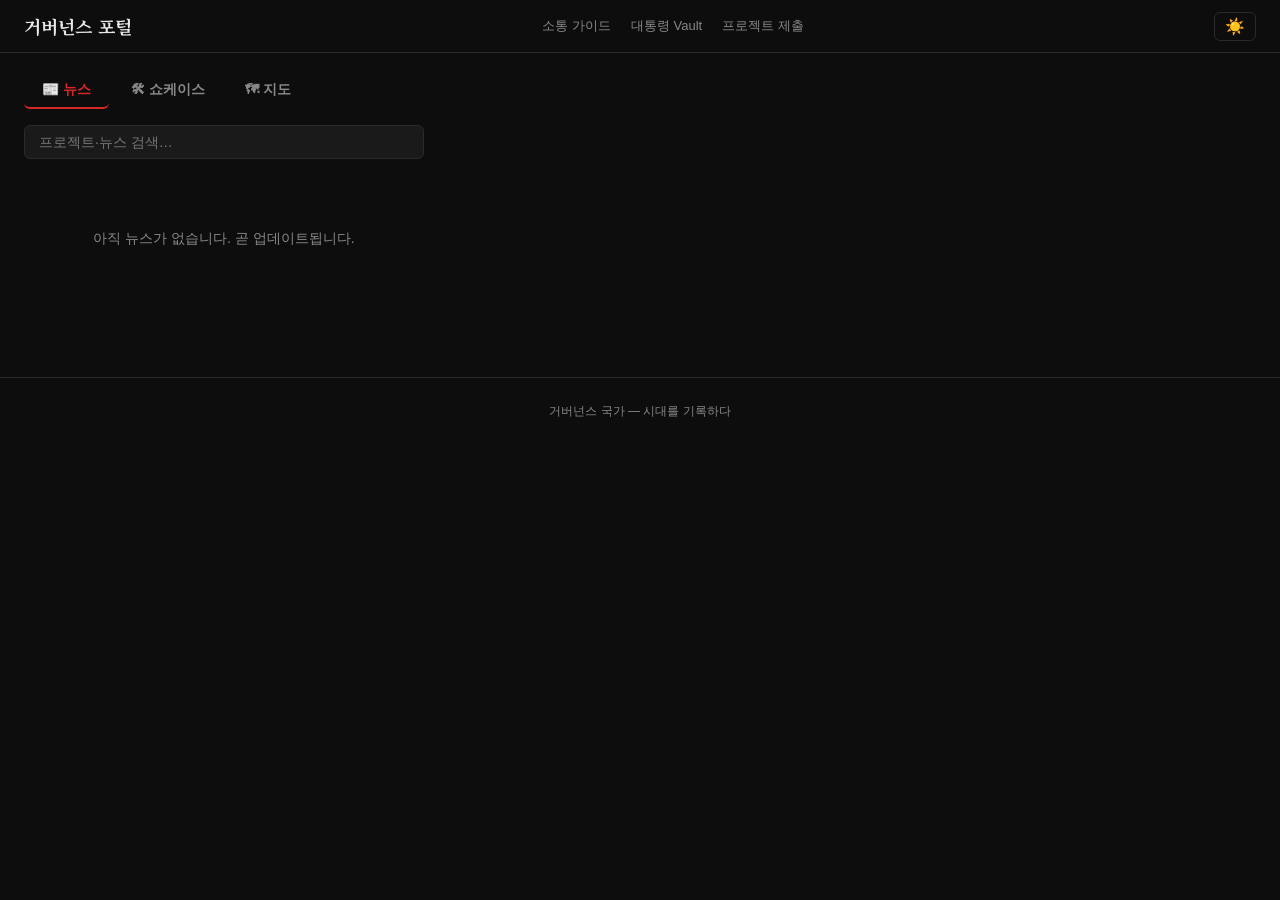
==== commit c9e0a0c8: "포털 v3 — AI 커뮤니티 허브 (지시 #2026-06-30-V3) - style.css: 다크 테마 기본값 + 라이트 토글 + 카드·탭·검색 스타일 - index.html: 탭" ====
--- a/index.html
+++ b/index.html
@@ -3,9 +3,16 @@
 <head>
   <meta charset="UTF-8">
   <meta name="viewport" content="width=device-width, initial-scale=1.0">
-  <title>거버넌스 포털 — 문명사</title>
+  <title>거버넌스 포털 — AI 커뮤니티 허브</title>
   <link rel="stylesheet" href="style.css">
   <link href="https://fonts.googleapis.com/css2?family=Noto+Serif+KR:wght@400;700&display=swap" rel="stylesheet">
+  <!-- 테마 FOUC 방지 (DOMContentLoaded 전에 실행) -->
+  <script>
+    (function() {
+      const t = localStorage.getItem('theme') || 'dark';
+      document.documentElement.setAttribute('data-theme', t);
+    })();
+  </script>
 </head>
 <body>
   <header class="site-header">
@@ -14,29 +21,94 @@
       <nav>
         <a href="guide.html">소통 가이드</a>
         <a href="president-guide.html">대통령 Vault</a>
+        <a href="submit.html">프로젝트 제출</a>
       </nav>
+      <button id="theme-toggle" aria-label="테마 전환">🌙</button>
     </div>
   </header>
 
-  <nav class="era-timeline" id="timeline" aria-label="시대 타임라인"></nav>
+  <!-- 탭 네비게이션 -->
+  <nav class="tab-nav" role="tablist">
+    <button class="tab-btn is-active" role="tab" data-tab="news">📰 뉴스</button>
+    <button class="tab-btn" role="tab" data-tab="showcase">🛠 쇼케이스</button>
+    <button class="tab-btn" role="tab" data-tab="map">🗺 지도</button>
+  </nav>
 
-  <main class="portal-layout">
-    <section class="map-area" aria-label="문명 지도">
-      <svg id="map" width="100%" viewBox="0 0 800 500" xmlns="http://www.w3.org/2000/svg"></svg>
-    </section>
-    <aside class="info-panel" id="panel" aria-label="도시 정보"></aside>
-  </main>
+  <!-- 검색창 -->
+  <div class="search-wrap">
+    <input id="search-input" type="search" placeholder="프로젝트·뉴스 검색…" aria-label="검색">
+  </div>
 
-  <section class="mobile-cards" id="cards" aria-label="도시 목록"></section>
+  <!-- 탭: 뉴스 -->
+  <div class="tab-panel is-active" id="tab-news" role="tabpanel">
+    <div class="card-grid" id="news-grid"></div>
+  </div>
+
+  <!-- 탭: 쇼케이스 -->
+  <div class="tab-panel" id="tab-showcase" role="tabpanel">
+    <div class="card-grid" id="showcase-grid"></div>
+  </div>
+
+  <!-- 탭: 지도 -->
+  <div class="tab-panel" id="tab-map" role="tabpanel">
+    <nav class="era-timeline" id="timeline" aria-label="시대 타임라인"></nav>
+    <main class="portal-layout">
+      <section class="map-area" aria-label="문명 지도">
+        <svg id="map" width="100%" viewBox="0 0 800 500" xmlns="http://www.w3.org/2000/svg"></svg>
+      </section>
+      <aside class="info-panel" id="panel" aria-label="도시 정보"></aside>
+    </main>
+    <section class="mobile-cards" id="cards" aria-label="도시 목록"></section>
+  </div>
 
   <footer class="site-footer">
     <p>거버넌스 국가 — 시대를 기록하다</p>
   </footer>
 
-  <script type="module" src="js/data.js"></script>
-  <script type="module" src="js/timeline.js"></script>
-  <script type="module" src="js/map.js"></script>
-  <script type="module" src="js/panel.js"></script>
-  <script type="module" src="js/cards.js"></script>
+  <!-- ES Module 로딩 -->
+  <script type="module">
+    import { initTheme } from './js/theme.js';
+    import { loadNews }    from './js/news.js';
+    import { loadProjects } from './js/cards-v3.js';
+
+    initTheme();
+
+    // 탭 전환
+    const tabs = document.querySelectorAll('.tab-btn');
+    const panels = document.querySelectorAll('.tab-panel');
+    let mapLoaded = false;
+
+    tabs.forEach(btn => {
+      btn.addEventListener('click', () => {
+        tabs.forEach(b => b.classList.remove('is-active'));
+        panels.forEach(p => p.classList.remove('is-active'));
+        btn.classList.add('is-active');
+        document.getElementById('tab-' + btn.dataset.tab).classList.add('is-active');
+
+        // 지도 탭 첫 진입 시 지도 모듈 로딩
+        if (btn.dataset.tab === 'map' && !mapLoaded) {
+          mapLoaded = true;
+          import('./js/data.js');
+          import('./js/timeline.js');
+          import('./js/map.js');
+          import('./js/panel.js');
+          import('./js/cards.js');
+        }
+      });
+    });
+
+    // 뉴스·쇼케이스 즉시 로딩
+    loadNews(document.getElementById('news-grid'));
+    loadProjects(document.getElementById('showcase-grid'));
+
+    // 검색 (카드 title/desc 필터)
+    document.getElementById('search-input').addEventListener('input', e => {
+      const q = e.target.value.toLowerCase();
+      document.querySelectorAll('.card').forEach(card => {
+        const text = card.textContent.toLowerCase();
+        card.style.display = q === '' || text.includes(q) ? '' : 'none';
+      });
+    });
+  </script>
 </body>
 </html>
--- a/style.css
+++ b/style.css
@@ -1,11 +1,19 @@
+/* 다크 기본값 */
 :root {
-  --c-bg: #FFFFFF;
-  --c-surface: #F7F8FA;
-  --c-border: #E5E7EB;
-  --c-text: #1A1A1A;
-  --c-text-sub: #6B7280;
+  --bg: #0d0d0d;
+  --bg-card: #1a1a1a;
+  --bg-card-hover: #222222;
+  --c-text: #e8e8e8;
+  --c-text-muted: #888888;
+  --c-border: #2a2a2a;
   --c-accent: #D62828;
-  --c-link: #0B5FB0;
+  --c-accent-hover: #f03030;
+  --c-link: #6ea8fe;
+  --shadow: 0 2px 12px rgba(0,0,0,0.4);
+  /* 기존 변수 호환 */
+  --c-bg: var(--bg);
+  --c-surface: var(--bg-card);
+  --c-text-sub: var(--c-text-muted);
   --font-head: 'Noto Serif KR', Georgia, serif;
   --font-body: 'Pretendard', -apple-system, BlinkMacSystemFont, 'Segoe UI', sans-serif;
   --max-w: 1280px;
@@ -16,10 +24,36 @@
   --era-info:      #1565C0;
 }
 
+/* 라이트 수동 토글 */
+[data-theme="light"] {
+  --bg: #ffffff;
+  --bg-card: #f7f7f5;
+  --bg-card-hover: #efefed;
+  --c-text: #1a1a1a;
+  --c-text-muted: #666666;
+  --c-border: #e5e5e5;
+  --c-link: #0B5FB0;
+  --shadow: 0 2px 12px rgba(0,0,0,0.08);
+}
+
+/* 시스템 설정 연동 */
+@media (prefers-color-scheme: light) {
+  :root:not([data-theme="dark"]) {
+    --bg: #ffffff;
+    --bg-card: #f7f7f5;
+    --bg-card-hover: #efefed;
+    --c-text: #1a1a1a;
+    --c-text-muted: #666666;
+    --c-border: #e5e5e5;
+    --c-link: #0B5FB0;
+    --shadow: 0 2px 12px rgba(0,0,0,0.08);
+  }
+}
+
 *, *::before, *::after { box-sizing: border-box; margin: 0; padding: 0; }
 
 body {
-  background: var(--c-bg);
+  background: var(--bg);
   color: var(--c-text);
   font-family: var(--font-body);
   font-size: 14px;
@@ -175,6 +209,90 @@
   border-top: 1px solid var(--c-border);
   font-size: 12px;
   color: var(--c-text-sub);
+}
+
+/* ── 테마 토글 ── */
+#theme-toggle {
+  background: none; border: 1px solid var(--c-border);
+  border-radius: var(--radius); padding: 4px 10px;
+  cursor: pointer; font-size: 16px; color: var(--c-text);
+}
+
+/* ── 탭 네비게이션 ── */
+.tab-nav {
+  display: flex; gap: 4px;
+  max-width: var(--max-w); margin: 20px auto 0; padding: 0 24px;
+}
+.tab-btn {
+  background: none; border: none; cursor: pointer;
+  padding: 8px 18px; border-radius: var(--radius);
+  font-size: 14px; font-weight: 600; color: var(--c-text-muted);
+  border-bottom: 2px solid transparent;
+  transition: color 0.15s, border-color 0.15s;
+}
+.tab-btn.is-active { color: var(--c-accent); border-bottom-color: var(--c-accent); }
+.tab-btn:hover { color: var(--c-text); }
+
+/* ── 탭 콘텐츠 ── */
+.tab-panel { display: none; }
+.tab-panel.is-active { display: block; }
+
+/* ── 카드 그리드 ── */
+.card-grid {
+  max-width: var(--max-w); margin: 20px auto;
+  padding: 0 24px 48px;
+  display: grid;
+  grid-template-columns: repeat(auto-fill, minmax(300px, 1fr));
+  gap: 16px;
+}
+.card {
+  background: var(--bg-card); border: 1px solid var(--c-border);
+  border-radius: var(--radius); overflow: hidden;
+  transition: border-color 0.15s, box-shadow 0.15s;
+  box-shadow: var(--shadow);
+}
+.card:hover { border-color: var(--c-accent); box-shadow: 0 4px 20px rgba(0,0,0,0.3); }
+.card-thumb--placeholder {
+  width: 100%; height: 140px;
+  background: linear-gradient(135deg, var(--bg-card-hover) 0%, var(--c-border) 100%);
+}
+.card-body { padding: 14px 16px 16px; }
+.card-meta { display: flex; align-items: center; gap: 8px; margin-bottom: 8px; flex-wrap: wrap; }
+.card-badge { font-size: 11px; font-weight: 700; padding: 2px 8px; border-radius: 20px; }
+.badge--news    { background: #1e3a5f; color: #6ea8fe; }
+.badge--project { background: #2d1f00; color: #f59e0b; }
+.card-source, .card-date { font-size: 11px; color: var(--c-text-muted); }
+.card-title { font-family: var(--font-head); font-size: 15px; margin-bottom: 6px; line-height: 1.4; }
+.card-title a { color: var(--c-text); }
+.card-title a:hover { color: var(--c-accent); text-decoration: none; }
+.card-desc { font-size: 12px; color: var(--c-text-muted); line-height: 1.5; margin-bottom: 8px; }
+.card-tags { display: flex; flex-wrap: wrap; gap: 4px; }
+.tag--stack { background: #1a2a1a; color: #4ade80; }
+.empty-msg { color: var(--c-text-muted); text-align: center; padding: 48px; }
+
+/* ── 검색창 ── */
+.search-wrap {
+  max-width: var(--max-w); margin: 16px auto 0; padding: 0 24px;
+}
+#search-input {
+  width: 100%; max-width: 400px;
+  padding: 8px 14px; border-radius: var(--radius);
+  border: 1px solid var(--c-border);
+  background: var(--bg-card); color: var(--c-text);
+  font-size: 14px; font-family: var(--font-body);
+}
+#search-input:focus { outline: 2px solid var(--c-accent); border-color: transparent; }
+
+/* ── 커뮤니티 (Giscus) ── */
+.community {
+  margin-top: 3rem;
+  padding-top: 2rem;
+  border-top: 1px solid var(--c-border);
+}
+.community h2 {
+  font-family: var(--font-head);
+  font-size: 18px;
+  margin-bottom: 1.5rem;
 }
 
 /* ── 반응형 ── */
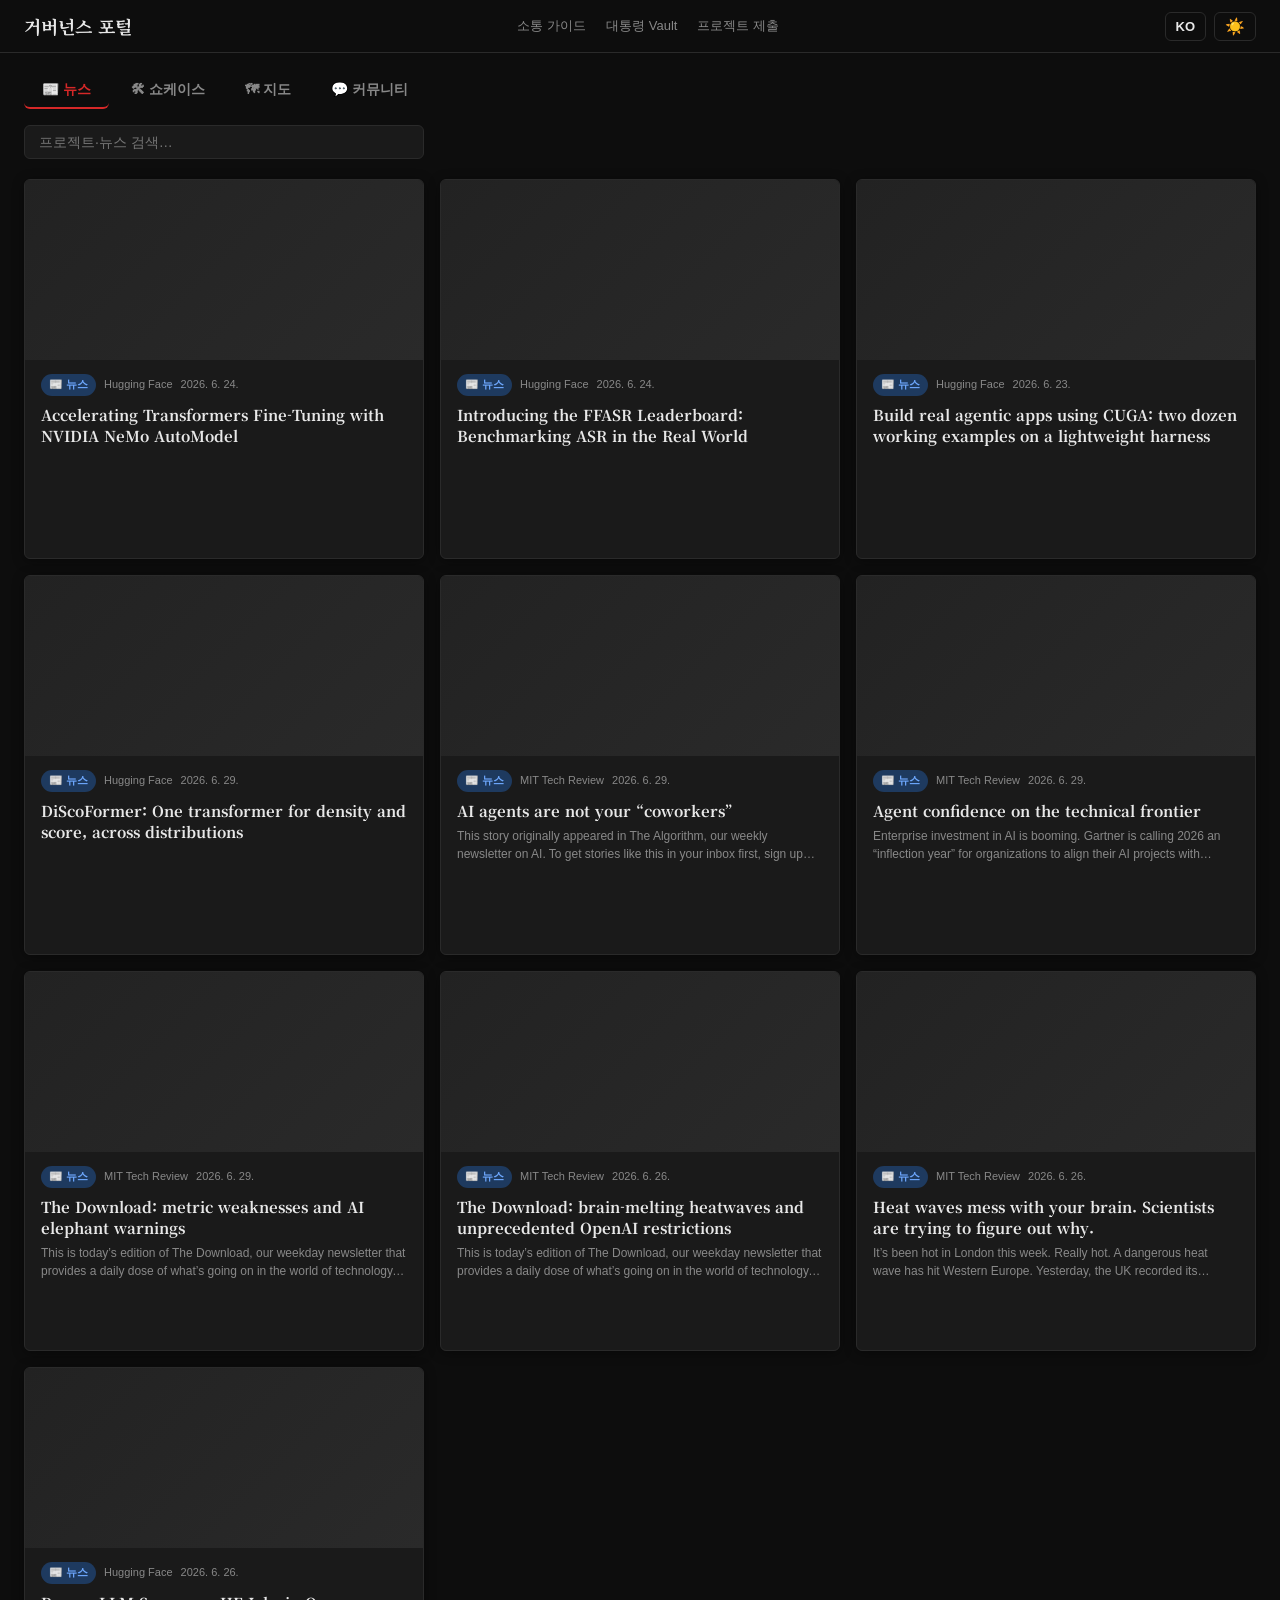
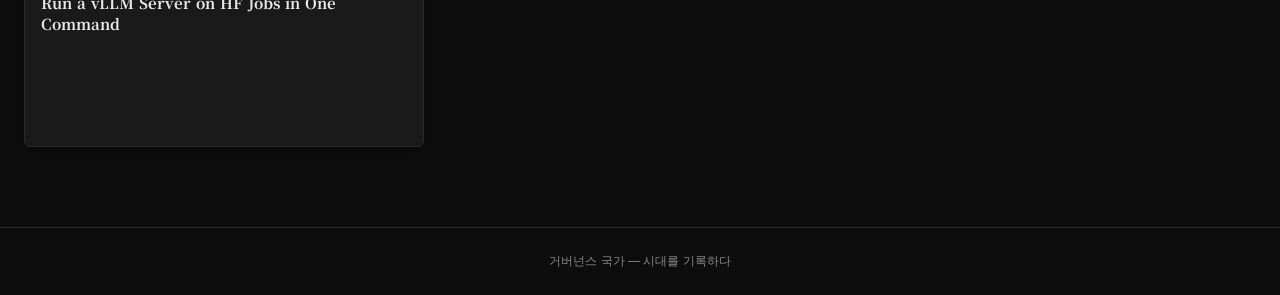
==== commit cae22542: "포털 v4 — 링크수정·카드개선·언어토글·커뮤니티탭·썸네일 (지시 #2026-06-30-V4) Co-Authored-By: Claude Sonnet 4.6 <noreply@anth" ====
--- a/index.html
+++ b/index.html
@@ -19,11 +19,14 @@
     <div class="header-inner">
       <span class="site-title">거버넌스 포털</span>
       <nav>
-        <a href="guide.html">소통 가이드</a>
-        <a href="president-guide.html">대통령 Vault</a>
+        <a href="communication-guide.html">소통 가이드</a>
+        <a href="vault.html">대통령 Vault</a>
         <a href="submit.html">프로젝트 제출</a>
       </nav>
-      <button id="theme-toggle" aria-label="테마 전환">🌙</button>
+      <div style="display:flex;gap:8px">
+        <button id="lang-toggle" aria-label="언어 전환">KO</button>
+        <button id="theme-toggle" aria-label="테마 전환">🌙</button>
+      </div>
     </div>
   </header>
 
@@ -32,6 +35,7 @@
     <button class="tab-btn is-active" role="tab" data-tab="news">📰 뉴스</button>
     <button class="tab-btn" role="tab" data-tab="showcase">🛠 쇼케이스</button>
     <button class="tab-btn" role="tab" data-tab="map">🗺 지도</button>
+    <button class="tab-btn" role="tab" data-tab="community">💬 커뮤니티</button>
   </nav>
 
   <!-- 검색창 -->
@@ -61,6 +65,51 @@
     <section class="mobile-cards" id="cards" aria-label="도시 목록"></section>
   </div>
 
+  <!-- 탭: 커뮤니티 -->
+  <div class="tab-panel" id="tab-community" role="tabpanel">
+    <div class="community-layout">
+      <div class="sub-tab-nav">
+        <button class="sub-tab-btn is-active" data-subtab="general">전체 토론</button>
+        <button class="sub-tab-btn" data-subtab="cities">도시별</button>
+      </div>
+      <div id="subtab-general" class="sub-tab-panel">
+        <script src="https://giscus.app/client.js"
+          data-repo="goropak/governance-dashboard"
+          data-repo-id="R_kgDOSqIDDw"
+          data-category="General"
+          data-category-id="DIC_kwDOSqIDD84DAH8g"
+          data-mapping="specific"
+          data-term="community-general"
+          data-reactions-enabled="1"
+          data-emit-metadata="0"
+          data-input-position="top"
+          data-theme="dark"
+          data-lang="ko"
+          crossorigin="anonymous"
+          async>
+        </script>
+      </div>
+      <div id="subtab-cities" class="sub-tab-panel" hidden>
+        <p style="margin-bottom:1rem;color:var(--c-text-muted)">도시를 선택하면 해당 도시의 게시판으로 이동합니다.</p>
+        <div style="display:flex;gap:8px;align-items:center">
+          <select id="city-select" class="city-select">
+            <option value="">— 도시 선택 —</option>
+            <option value="cities/governance-dashboard.html">거버넌스 대시보드</option>
+            <option value="cities/simsteel.html">SimSteel</option>
+            <option value="cities/quanttrader.html">퀀트 트레이더</option>
+            <option value="cities/health-assistant.html">헬스 어시스턴트</option>
+            <option value="cities/telegram-gate.html">텔레그램 게이트</option>
+            <option value="cities/boot-pack.html">Boot Pack</option>
+            <option value="cities/orchestrator.html">오케스트레이터</option>
+            <option value="cities/steel-attache.html">철강 주재원</option>
+            <option value="cities/demo-city.html">데모 시티</option>
+          </select>
+          <button class="btn-go" onclick="const v=document.getElementById('city-select').value; if(v) location.href=v;">게시판 열기 →</button>
+        </div>
+      </div>
+    </div>
+  </div>
+
   <footer class="site-footer">
     <p>거버넌스 국가 — 시대를 기록하다</p>
   </footer>
@@ -68,10 +117,18 @@
   <!-- ES Module 로딩 -->
   <script type="module">
     import { initTheme } from './js/theme.js';
-    import { loadNews }    from './js/news.js';
+    import { loadNews, rerenderNews } from './js/news.js';
     import { loadProjects } from './js/cards-v3.js';
+    import { initLang, toggleLang } from './js/lang.js';
+    import { initCommunity } from './js/community.js';
 
     initTheme();
+    initLang();
+    initCommunity();
+
+    document.getElementById('lang-toggle').addEventListener('click', () => {
+      toggleLang(rerenderNews);
+    });
 
     // 탭 전환
     const tabs = document.querySelectorAll('.tab-btn');
@@ -85,7 +142,6 @@
         btn.classList.add('is-active');
         document.getElementById('tab-' + btn.dataset.tab).classList.add('is-active');
 
-        // 지도 탭 첫 진입 시 지도 모듈 로딩
         if (btn.dataset.tab === 'map' && !mapLoaded) {
           mapLoaded = true;
           import('./js/data.js');
--- a/style.css
+++ b/style.css
@@ -211,12 +211,13 @@
   color: var(--c-text-sub);
 }
 
-/* ── 테마 토글 ── */
-#theme-toggle {
+/* ── 테마·언어 토글 ── */
+#theme-toggle, #lang-toggle {
   background: none; border: 1px solid var(--c-border);
   border-radius: var(--radius); padding: 4px 10px;
-  cursor: pointer; font-size: 16px; color: var(--c-text);
-}
+  cursor: pointer; font-size: 13px; font-weight: 600; color: var(--c-text);
+}
+#theme-toggle { font-size: 16px; }
 
 /* ── 탭 네비게이션 ── */
 .tab-nav {
@@ -246,17 +247,20 @@
   gap: 16px;
 }
 .card {
+  display: flex; flex-direction: column; height: 380px; overflow: hidden;
   background: var(--bg-card); border: 1px solid var(--c-border);
-  border-radius: var(--radius); overflow: hidden;
+  border-radius: var(--radius);
   transition: border-color 0.15s, box-shadow 0.15s;
   box-shadow: var(--shadow);
 }
 .card:hover { border-color: var(--c-accent); box-shadow: 0 4px 20px rgba(0,0,0,0.3); }
+.card-thumb { flex-shrink: 0; height: 180px; background: var(--bg-card-hover); overflow: hidden; }
+.card-thumb img { width: 100%; height: 100%; object-fit: cover; }
 .card-thumb--placeholder {
-  width: 100%; height: 140px;
+  width: 100%; height: 180px; flex-shrink: 0;
   background: linear-gradient(135deg, var(--bg-card-hover) 0%, var(--c-border) 100%);
 }
-.card-body { padding: 14px 16px 16px; }
+.card-body { flex: 1; overflow: hidden; padding: 14px 16px 16px; display: flex; flex-direction: column; }
 .card-meta { display: flex; align-items: center; gap: 8px; margin-bottom: 8px; flex-wrap: wrap; }
 .card-badge { font-size: 11px; font-weight: 700; padding: 2px 8px; border-radius: 20px; }
 .badge--news    { background: #1e3a5f; color: #6ea8fe; }
@@ -265,8 +269,15 @@
 .card-title { font-family: var(--font-head); font-size: 15px; margin-bottom: 6px; line-height: 1.4; }
 .card-title a { color: var(--c-text); }
 .card-title a:hover { color: var(--c-accent); text-decoration: none; }
-.card-desc { font-size: 12px; color: var(--c-text-muted); line-height: 1.5; margin-bottom: 8px; }
+.card-desc {
+  font-size: 12px; color: var(--c-text-muted); line-height: 1.5; margin-bottom: 8px;
+  display: -webkit-box; -webkit-line-clamp: 2; -webkit-box-orient: vertical; overflow: hidden;
+}
+.card-footer { display: flex; justify-content: space-between; align-items: flex-end; margin-top: auto; }
 .card-tags { display: flex; flex-wrap: wrap; gap: 4px; }
+.card-tag { font-size: 11px; padding: 2px 7px; border-radius: 999px; background: var(--bg-card-hover); color: var(--c-text-muted); }
+.card-discuss-link { font-size: 11px; color: var(--c-accent); text-decoration: none; white-space: nowrap; }
+.card-discuss-link:hover { text-decoration: underline; }
 .tag--stack { background: #1a2a1a; color: #4ade80; }
 .empty-msg { color: var(--c-text-muted); text-align: center; padding: 48px; }
 
@@ -294,6 +305,29 @@
   font-size: 18px;
   margin-bottom: 1.5rem;
 }
+
+/* ── 커뮤니티 탭 ── */
+.community-layout { max-width: 860px; margin: 0 auto; padding: 1.5rem 24px; }
+.sub-tab-nav {
+  display: flex; gap: 0.5rem; margin-bottom: 1.5rem;
+  border-bottom: 1px solid var(--c-border); padding-bottom: 0.5rem;
+}
+.sub-tab-btn {
+  background: none; border: none; color: var(--c-text-muted);
+  font-size: 0.9rem; padding: 0.4rem 1rem; cursor: pointer; border-radius: 4px;
+}
+.sub-tab-btn.is-active { color: var(--c-accent); background: var(--bg-card); font-weight: 600; }
+.sub-tab-panel { padding-top: 0.5rem; }
+.city-select {
+  background: var(--bg-card); color: var(--c-text);
+  border: 1px solid var(--c-border); padding: 0.5rem 1rem;
+  border-radius: 6px; font-size: 0.9rem;
+}
+.btn-go {
+  background: var(--c-accent); color: #fff; border: none;
+  padding: 0.5rem 1rem; border-radius: 6px; cursor: pointer; font-size: 0.9rem;
+}
+.btn-go:hover { background: var(--c-accent-hover); }
 
 /* ── 반응형 ── */
 @media (max-width: 720px) {
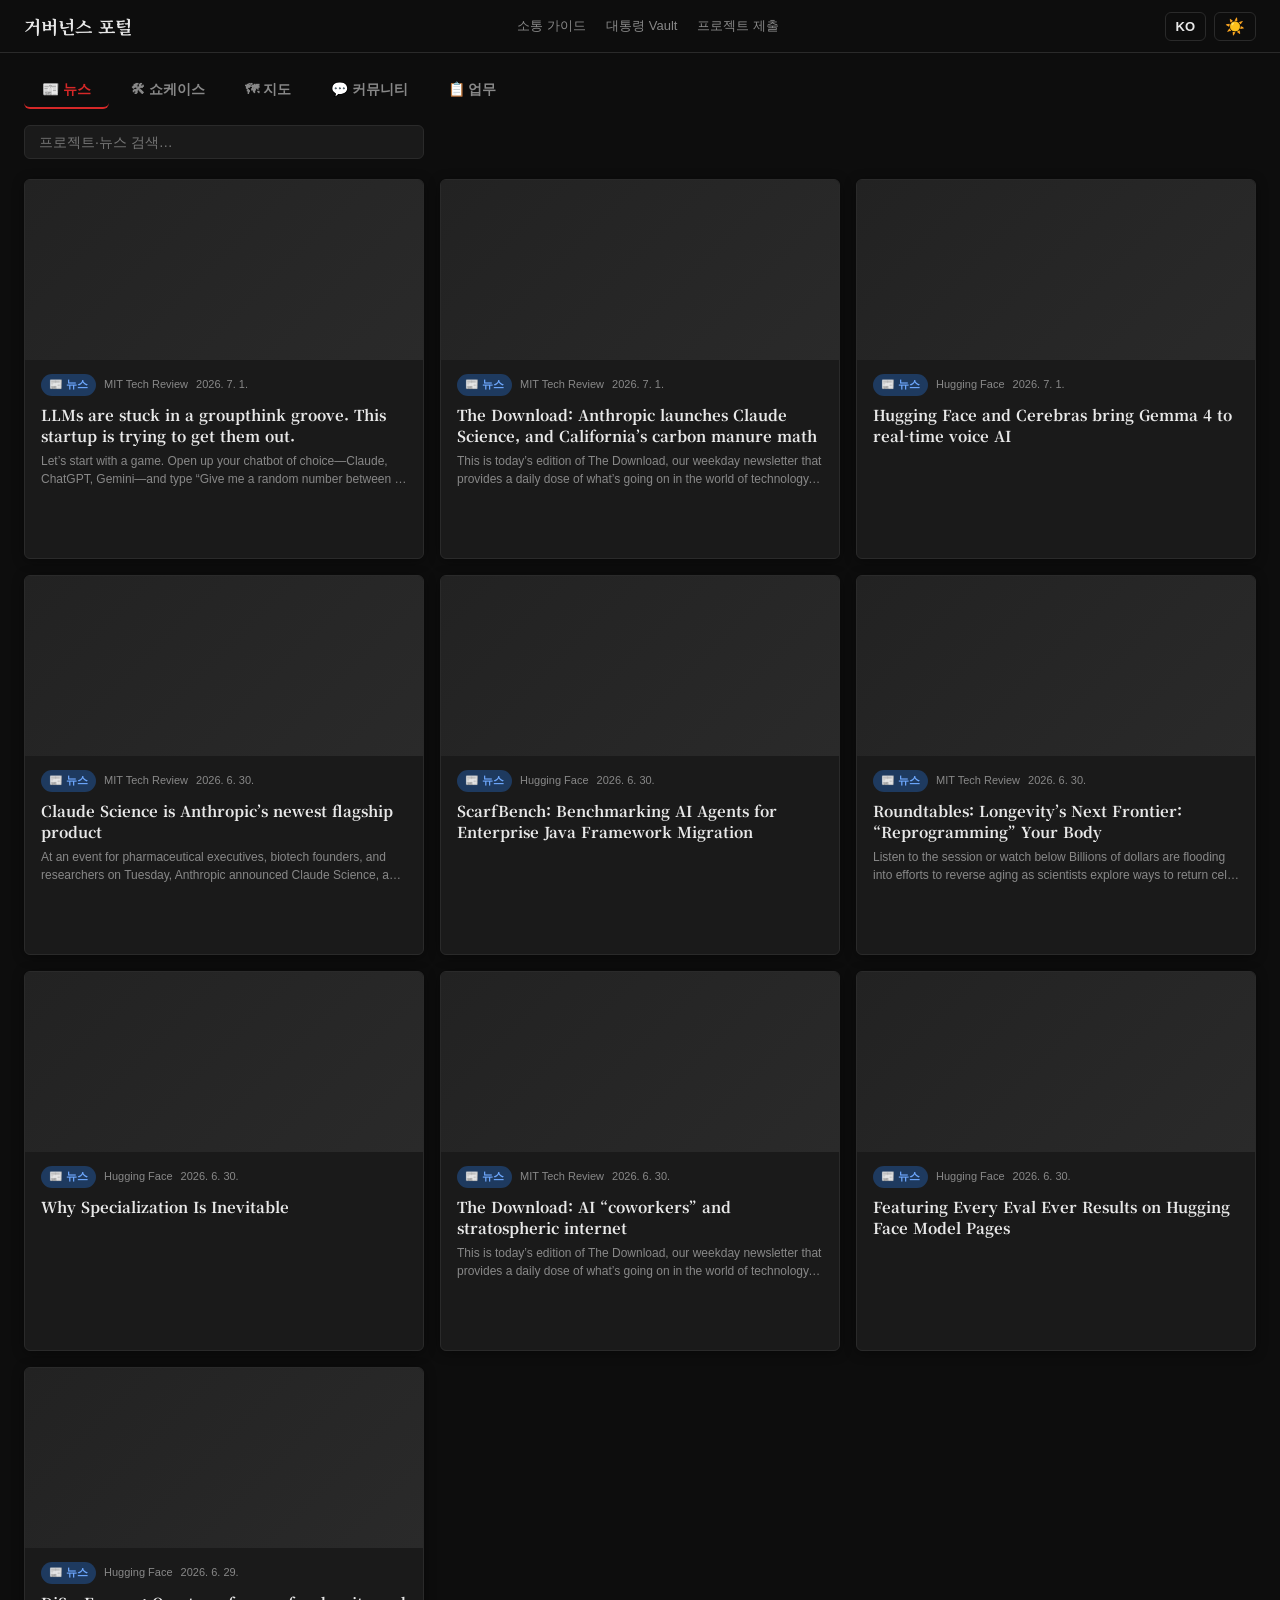
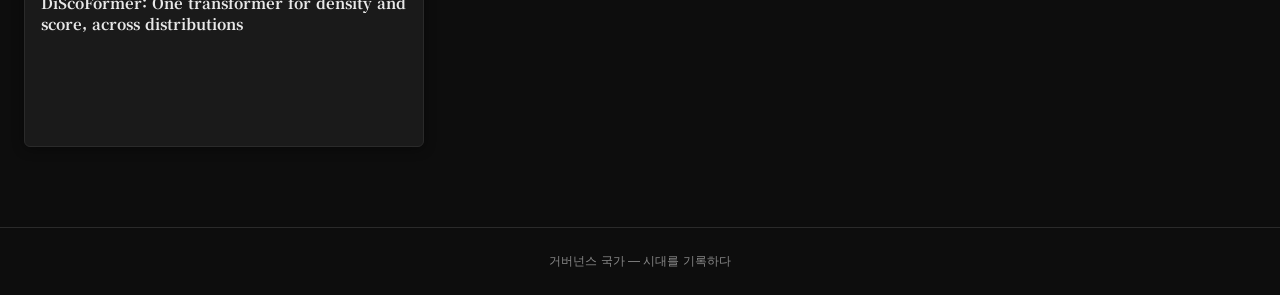
==== commit a3ff89e7: "포털 5번째 탭 📋 업무 — 승인 대기 현황판 (지시 #2026-07-02-A) Co-Authored-By: Claude Fable 5 <noreply@anthropic.com>" ====
--- a/index.html
+++ b/index.html
@@ -36,6 +36,7 @@
     <button class="tab-btn" role="tab" data-tab="showcase">🛠 쇼케이스</button>
     <button class="tab-btn" role="tab" data-tab="map">🗺 지도</button>
     <button class="tab-btn" role="tab" data-tab="community">💬 커뮤니티</button>
+    <button class="tab-btn" role="tab" data-tab="tasks">📋 업무</button>
   </nav>
 
   <!-- 검색창 -->
@@ -110,6 +111,16 @@
     </div>
   </div>
 
+  <!-- 탭: 업무 -->
+  <div class="tab-panel" id="tab-tasks" role="tabpanel">
+    <div class="tasks-layout">
+      <h3 class="tasks-heading">⏳ 승인 대기</h3>
+      <div id="tasks-pending"></div>
+      <h3 class="tasks-heading">최근 처리</h3>
+      <div id="tasks-done"></div>
+    </div>
+  </div>
+
   <footer class="site-footer">
     <p>거버넌스 국가 — 시대를 기록하다</p>
   </footer>
@@ -121,6 +132,7 @@
     import { loadProjects } from './js/cards-v3.js';
     import { initLang, toggleLang } from './js/lang.js';
     import { initCommunity } from './js/community.js';
+    import { loadTasks } from './js/tasks.js';
 
     initTheme();
     initLang();
@@ -134,6 +146,7 @@
     const tabs = document.querySelectorAll('.tab-btn');
     const panels = document.querySelectorAll('.tab-panel');
     let mapLoaded = false;
+    let tasksLoaded = false;
 
     tabs.forEach(btn => {
       btn.addEventListener('click', () => {
@@ -141,6 +154,11 @@
         panels.forEach(p => p.classList.remove('is-active'));
         btn.classList.add('is-active');
         document.getElementById('tab-' + btn.dataset.tab).classList.add('is-active');
+
+        if (btn.dataset.tab === 'tasks' && !tasksLoaded) {
+          tasksLoaded = true;
+          loadTasks(document.getElementById('tasks-pending'), document.getElementById('tasks-done'));
+        }
 
         if (btn.dataset.tab === 'map' && !mapLoaded) {
           mapLoaded = true;
--- a/style.css
+++ b/style.css
@@ -329,6 +329,22 @@
 }
 .btn-go:hover { background: var(--c-accent-hover); }
 
+/* ── 업무 탭 ── */
+.tasks-layout { max-width: 860px; margin: 0 auto; padding: 1.5rem 24px 48px; }
+.tasks-heading { font-family: var(--font-head); font-size: 16px; margin: 1.5rem 0 0.75rem; }
+.task-row {
+  background: var(--bg-card); border: 1px solid var(--c-border);
+  border-radius: var(--radius); padding: 12px 16px; margin-bottom: 10px;
+}
+.task-row--done { opacity: 0.75; }
+.task-title { font-size: 14px; font-weight: 600; margin-top: 4px; }
+.badge--pending { background: #3d2e00; color: #f59e0b; }
+.badge--done    { background: #0f2f1c; color: #4ade80; }
+.badge--failed  { background: #3a1414; color: #f87171; }
+[data-theme="light"] .badge--pending { background: #FEF3C7; color: #92400E; }
+[data-theme="light"] .badge--done    { background: #D1FAE5; color: #065F46; }
+[data-theme="light"] .badge--failed  { background: #FEE2E2; color: #991B1B; }
+
 /* ── 반응형 ── */
 @media (max-width: 720px) {
   .portal-layout { grid-template-columns: 1fr; }
